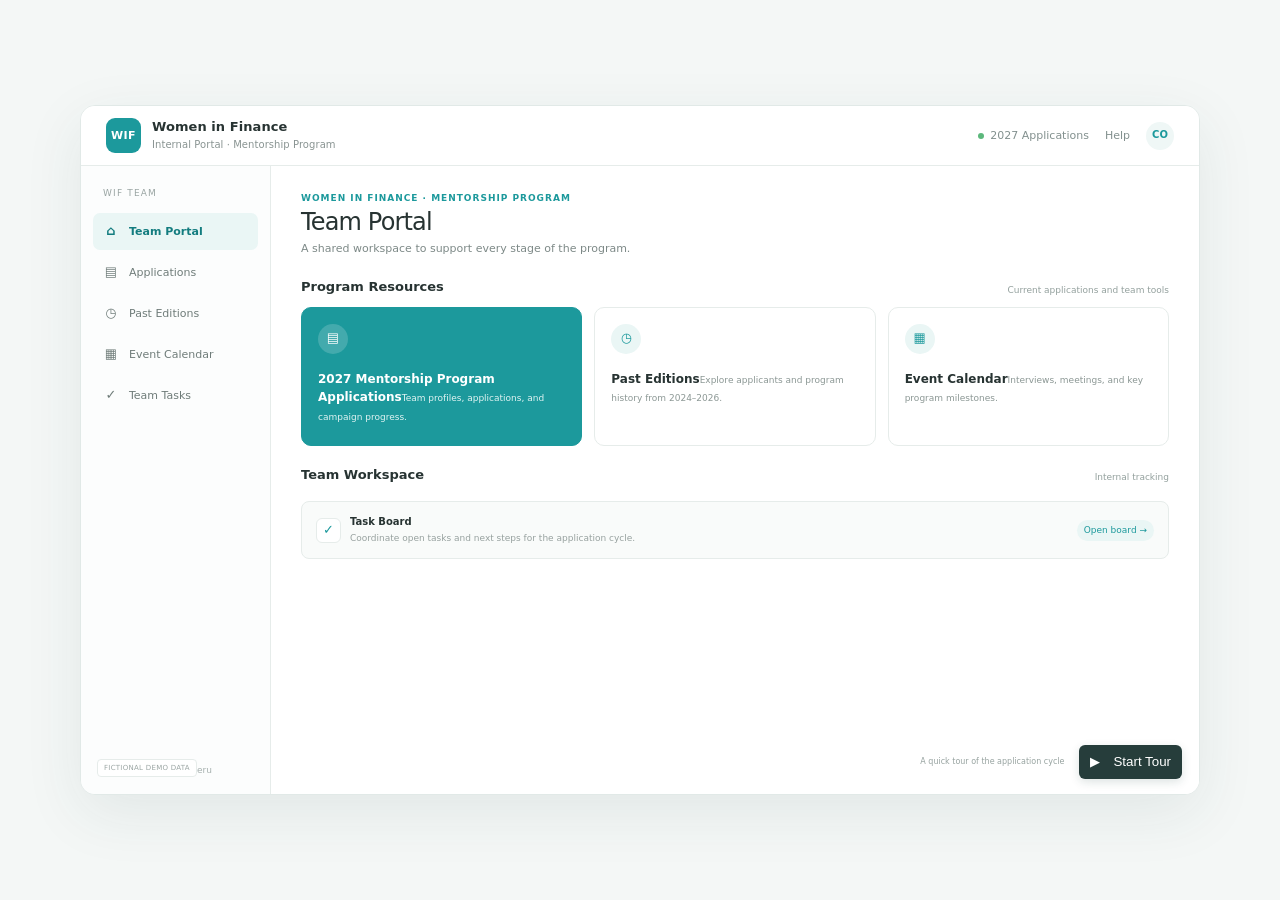
==== wif-mentorship-crm.html @ fc8e0163 "Add WIF mentorship CRM preview" ====
<!doctype html>
<html lang="es">
<head>
  <meta charset="utf-8"><meta name="viewport" content="width=device-width, initial-scale=1"><meta name="theme-color" content="#f8fbfa">
  <title>WIF Mentorship — Interactive Preview</title>
  <style>
    :root{--teal:#1c999c;--teal-dark:#137c7f;--teal-soft:#eaf6f5;--teal-pale:#f4faf9;--ink:#273332;--muted:#7d8987;--line:#e6ecea;--white:#fff;--shadow:0 18px 60px #23454116}
    *{box-sizing:border-box}body{margin:0;min-height:100vh;display:grid;place-items:center;padding:22px;background:#f4f7f6;color:var(--ink);font:13px/1.45 "Avenir Next",Avenir,Inter,ui-sans-serif,system-ui,-apple-system,"Segoe UI",sans-serif}
    .stage{width:min(1120px,100%);position:relative}.frame{position:relative;overflow:hidden;width:100%;height:690px;background:var(--white);border:1px solid #e1e9e7;border-radius:15px;box-shadow:var(--shadow)}
    .top{height:60px;display:flex;align-items:center;justify-content:space-between;padding:0 25px;border-bottom:1px solid var(--line);background:#fff}.logo{display:flex;align-items:center;gap:11px;font-weight:650;letter-spacing:.005em}.logo-symbol{width:35px;height:35px;border-radius:9px;background:var(--teal);display:grid;place-items:center;color:white;font-size:11px;font-weight:750;letter-spacing:.04em}.logo small{font-size:10px;color:#899492;font-weight:450;display:block;margin-top:1px}.top-right{display:flex;align-items:center;gap:16px;color:#82908e;font-size:11px}.live{display:flex;align-items:center;gap:6px}.live i{width:6px;height:6px;border-radius:9px;background:#5cb87c}.user{width:28px;height:28px;display:grid;place-items:center;background:#eff7f6;border-radius:50%;color:var(--teal);font-size:10px;font-weight:700}
    .app{height:calc(100% - 60px);display:grid;grid-template-columns:190px 1fr}.rail{position:relative;padding:21px 12px;border-right:1px solid var(--line);background:#fcfdfd}.rail-title{padding:0 10px 13px;font-size:9px;text-transform:uppercase;letter-spacing:.13em;color:#9aa5a3}.nav{display:grid;gap:4px}.nav a{display:flex;align-items:center;gap:10px;height:37px;padding:0 10px;border-radius:7px;color:#6f7c79;text-decoration:none;font-size:11px}.nav a.active{background:var(--teal-soft);color:var(--teal-dark);font-weight:650}.ico{width:16px;text-align:center;font-size:13px}.rail-foot{position:absolute;bottom:17px;left:20px;font-size:9px;color:#a6b0ae}.workspace{position:relative;overflow:hidden;background:#fff}.screen{position:absolute;inset:0;padding:26px 30px 24px;overflow:hidden;background:#fff;opacity:0;transform:translateX(22px);pointer-events:none;transition:opacity .36s,transform .4s}.screen.active{opacity:1;transform:translateX(0);pointer-events:auto;z-index:1}
    .crumb{color:var(--teal);font-size:9px;font-weight:650;letter-spacing:.11em;text-transform:uppercase}.screen h1{margin:3px 0 4px;font-size:24px;line-height:1.2;letter-spacing:-.035em;font-weight:450}.sub{font-size:11px;color:var(--muted)}.heading{display:flex;align-items:flex-start;justify-content:space-between;margin-bottom:21px}.year{padding:6px 10px;border:1px solid var(--line);border-radius:6px;color:#6f7d7a;font-size:10px}
    .section-head{display:flex;align-items:flex-end;justify-content:space-between;margin:20px 0 10px}.section-head h2{font-size:13px;font-weight:550;margin:0}.section-head small{font-size:9px;color:#93a09d}.tiles{display:grid;grid-template-columns:repeat(3,1fr);gap:12px}.tile{min-height:139px;text-decoration:none;color:inherit;padding:16px;border:1px solid var(--line);border-radius:10px;background:white;transition:.2s}.tile.primary{background:var(--teal);border-color:var(--teal);color:#fff}.tile-icon{width:30px;height:30px;border-radius:50%;display:grid;place-items:center;background:var(--teal-soft);color:var(--teal);font-size:13px;margin-bottom:16px}.tile.primary .tile-icon{background:#ffffff2c;color:white}.tile-title{font-size:12px;font-weight:600;line-height:1.45}.tile-desc{margin-top:5px;font-size:9px;color:#8b9794;line-height:1.5}.tile.primary .tile-desc{color:#e1f4f3}.taskbar{display:flex;gap:9px;align-items:center;margin-top:17px;padding:13px 14px;background:#f9fbfa;border:1px solid var(--line);border-radius:8px}.taskbar .task-icon{width:25px;height:25px;background:white;border:1px solid var(--line);border-radius:6px;display:grid;place-items:center;color:var(--teal)}.tasktext{flex:1;font-size:10px}.tasktext b{font-weight:600}.tasktext span{display:block;color:#97a19f;font-size:9px;margin-top:2px}.taskcount{font-size:9px;color:var(--teal);background:var(--teal-soft);padding:4px 7px;border-radius:12px}
    .stats{display:grid;grid-template-columns:repeat(4,1fr);gap:12px;margin:19px 0 17px}.stat{padding:12px 14px;border:1px solid var(--line);border-radius:9px;min-height:76px}.stat-label{font-size:9px;color:#85918e}.stat-value{font-size:24px;font-weight:400;color:var(--teal);line-height:1.2;margin-top:7px}.analytics{display:grid;grid-template-columns:1.15fr .85fr;gap:15px}.chart{border:1px solid var(--line);border-radius:9px;padding:14px 15px;background:#fff}.chart-title{font-size:11px;font-weight:550}.chart-caption{font-size:9px;color:#909b99;margin-top:3px}.chartbars{height:116px;margin-top:14px;display:flex;align-items:flex-end;justify-content:space-around;border-bottom:1px solid var(--line);background:repeating-linear-gradient(to bottom,transparent 0 28px,#eff3f2 29px,#eff3f2 30px)}.bar-group{height:100%;width:15%;display:flex;align-items:flex-end;justify-content:center;gap:3px;position:relative}.bar-group i{width:10px;height:var(--h);background:var(--teal);border-radius:3px 3px 0 0;transform:scaleY(.08);transform-origin:bottom;transition:transform .6s}.bar-group i:nth-child(2){background:#a6d6d3}.bar-label{position:absolute;bottom:-17px;font-size:8px;color:#9ba5a3}.legend{display:flex;gap:13px;margin-top:23px;font-size:8px;color:#86928f}.legend i{display:inline-block;width:7px;height:7px;background:var(--teal);border-radius:2px;margin-right:4px}.donut-row{display:flex;align-items:center;gap:17px;padding:16px 2px 5px}.donut{width:91px;height:91px;border-radius:50%;background:conic-gradient(var(--teal) 0 42%,#7bc1be 42% 68%,#b5dfdc 68% 86%,#e6f2f1 86%);position:relative;transform:scale(.75);transition:transform .7s}.donut:after{content:"";position:absolute;inset:17px;background:white;border-radius:50%}.donut-center{position:absolute;z-index:1;inset:0;display:grid;place-items:center;font-size:9px;color:#657471}.legend-list{display:grid;gap:7px;font-size:9px;color:#76827f}.legend-list i{display:inline-block;width:7px;height:7px;border-radius:50%;margin-right:6px;background:var(--teal)}.legend-list span:nth-child(2) i{background:#7bc1be}.legend-list span:nth-child(3) i{background:#b5dfdc}
    .profile-head{display:flex;align-items:center;gap:12px;margin:14px 0 16px;padding:12px;background:#f8fbfa;border:1px solid var(--line);border-radius:9px}.person{width:39px;height:39px;border-radius:50%;background:#dff1ef;color:var(--teal);display:grid;place-items:center;font-size:12px;font-weight:600}.profile-name{font-size:14px;font-weight:550}.profile-meta{font-size:9px;color:#8d9996;margin-top:3px}.badge{margin-left:auto;border-radius:12px;padding:5px 8px;background:#eaf6f5;color:#16878a;font-size:9px}.split{display:grid;grid-template-columns:1.02fr .98fr;gap:13px;height:429px}.panel{border:1px solid var(--line);border-radius:9px;background:#fff;overflow:hidden}.paneltop{padding:10px 13px;border-bottom:1px solid var(--line);font-size:11px;font-weight:550;display:flex;justify-content:space-between}.panelbody{padding:11px 13px}.mini-label{font-size:8px;letter-spacing:.09em;color:var(--teal);text-transform:uppercase;font-weight:650;margin:7px 0}.fieldgrid{display:grid;grid-template-columns:1fr 1fr;gap:8px;margin-bottom:8px}.field{padding:7px 8px;border-radius:5px;background:#f8faf9}.field label{font-size:8px;color:#899491;display:block}.field b{font-size:9px;font-weight:500;display:block;margin-top:2px}.essay{padding:8px;margin:7px 0;background:#fbfcfc;border:1px solid #f0f3f2;border-radius:5px}.essay label{display:block;font-size:8px;color:#86928f;margin-bottom:3px}.essay p{font-size:9px;margin:0;line-height:1.45}.ai-summary{margin-top:8px;border:1px solid #dbecea;background:#f7fbfa;border-radius:7px;padding:9px}.ai-top{display:flex;align-items:center;gap:6px;color:var(--teal-dark);font-size:9px;font-weight:650}.ai-chip{margin-left:auto;font-size:7px;color:#879592;font-weight:450}.ai-summary p{font-size:8px;line-height:1.5;color:#5f6f6c;margin:7px 0 0}.evaluation{height:100%;display:flex;flex-direction:column}.phase{padding:9px 12px;border-bottom:1px solid var(--line);font-size:9px;font-weight:550;display:flex;justify-content:space-between}.phase em{font-style:normal;color:var(--teal);font-size:8px}.eval-body{padding:10px 12px;overflow:hidden}.inputline{padding:7px 8px;border:1px solid var(--line);border-radius:5px;font-size:8px;color:#687572;margin:6px 0}.inputline strong{color:#87928f;font-weight:450;display:block;font-size:7px;margin-bottom:3px}.toggle-row{display:flex;align-items:center;justify-content:space-between;font-size:8px;padding:4px 1px}.toggle{height:13px;width:24px;border-radius:10px;background:var(--teal);position:relative}.toggle:after{content:"";width:9px;height:9px;position:absolute;right:2px;top:2px;background:#fff;border-radius:50%}.score-title{font-size:8px;color:#71807d;margin:9px 0 3px}.score{display:grid;grid-template-columns:1fr auto;align-items:center;padding:4px 0;border-bottom:1px solid #f0f3f2;font-size:8px;color:#667370}.stars{color:var(--teal);letter-spacing:1px;font-size:9px}.save{margin:auto 11px 11px;border-radius:6px;background:var(--teal);color:white;text-align:center;padding:8px;font-size:9px;font-weight:600}.save span{opacity:.8;font-size:8px;font-weight:400;margin-left:5px}
    .result-head{display:flex;justify-content:space-between;align-items:center;margin:12px 0 14px}.tabs{display:flex;gap:14px;border-bottom:1px solid var(--line);font-size:10px}.tabs span{padding:7px 2px;color:#82908d}.tabs .on{color:var(--teal-dark);border-bottom:2px solid var(--teal);font-weight:600}.table{border:1px solid var(--line);border-radius:8px;overflow:hidden}.tr{display:grid;grid-template-columns:1.05fr .8fr 1.05fr .8fr .8fr;align-items:center;gap:8px;padding:10px 12px;border-bottom:1px solid #edf1f0;font-size:8px;color:#5f6e6b}.tr:last-child{border:0}.tr.header{background:#f8fbfa;color:#889491;font-size:7px;text-transform:uppercase;letter-spacing:.04em}.status{display:inline-block;padding:4px 6px;border-radius:10px;background:#eaf6f5;color:#14898b;white-space:nowrap}.mentor{display:flex;align-items:center;gap:5px}.mentor i{width:16px;height:16px;background:#e5f2f1;border-radius:50%;display:grid;place-items:center;color:var(--teal);font-size:7px;font-style:normal}.done{display:flex;align-items:center;gap:7px;margin-top:12px;padding:11px;background:#f6faf8;border:1px solid #e6f1eb;border-radius:7px;font-size:9px;color:#6c7976}.done b{color:var(--teal-dark);font-weight:600}
    .cursor{position:absolute;z-index:8;left:52%;top:40%;width:19px;height:25px;opacity:0;pointer-events:none;filter:drop-shadow(0 2px 2px #0003);transition:left .7s cubic-bezier(.2,.8,.2,1),top .7s cubic-bezier(.2,.8,.2,1),opacity .2s}.cursor svg{width:100%;height:100%}.ripple{position:absolute;z-index:7;width:29px;height:29px;left:50%;top:40%;border:1px solid var(--teal);border-radius:50%;opacity:0;pointer-events:none;transform:translate(-50%,-50%)}.ripple.pop{animation:ripple .65s ease-out}@keyframes ripple{0%{transform:translate(-50%,-50%) scale(.55);opacity:.75}100%{transform:translate(-50%,-50%) scale(1.65);opacity:0}}
    .callout{position:absolute;z-index:9;bottom:23px;left:50%;transform:translate(-50%,8px);opacity:0;pointer-events:none;background:#263534;color:white;border-radius:6px;padding:8px 12px;max-width:82%;font-size:9px;text-align:center;box-shadow:0 5px 18px #163b3626;transition:opacity .2s,transform .2s}.callout.show{opacity:1;transform:translate(-50%,0)}.controls{position:absolute;z-index:10;right:17px;bottom:15px;display:flex;align-items:center;gap:8px}.hint{color:#97a3a0;background:#ffffffdb;padding:5px 7px;border-radius:5px;font-size:8px}.play{border:0;background:#263d3b;color:white;border-radius:6px;padding:8px 11px;font:600 9px inherit;cursor:pointer;box-shadow:0 3px 10px #173d3725}.play:hover{background:var(--teal-dark)}.demo{position:absolute;left:16px;bottom:17px;z-index:5;background:#fff;border:1px solid var(--line);color:#9aa5a3;border-radius:4px;padding:3px 6px;font-size:7px;letter-spacing:.04em;text-transform:uppercase}
    .spot{position:relative!important;z-index:3!important;box-shadow:0 0 0 3px #1c999c35,0 0 0 6px #1c999c12!important;transition:box-shadow .25s}.tile.spot{transform:translateY(-2px)}
    @media(max-width:780px){body{padding:8px}.frame{height:690px;border-radius:11px}.app{grid-template-columns:51px 1fr}.rail{padding:19px 6px}.rail-title,.nav-label,.rail-foot{display:none}.nav a{justify-content:center;padding:0}.ico{font-size:15px}.top{padding:0 12px}.top-right{gap:8px}.top-right .live{display:none}.screen{padding:20px 13px 52px}.screen h1{font-size:20px}.sub{font-size:9px}.tiles{gap:7px}.tile{padding:10px;min-height:130px}.tile-title{font-size:10px}.tile-desc{font-size:8px}.tile-icon{margin-bottom:11px}.stats{gap:6px}.stat{padding:9px;min-height:68px}.stat-value{font-size:20px}.stat-label{font-size:8px}.analytics{grid-template-columns:1fr;gap:8px}.chart{padding:10px}.chartbars{height:72px;margin-top:8px}.donut-row{padding:9px 0 2px}.donut{width:68px;height:68px}.donut:after{inset:13px}.legend-list{gap:4px;font-size:8px}.split{grid-template-columns:1fr 1fr;gap:6px;height:420px}.paneltop{padding:8px;font-size:9px}.panelbody{padding:7px}.field{padding:5px}.fieldgrid{gap:4px}.field label,.essay label{font-size:7px}.field b,.essay p{font-size:7px}.essay{padding:6px;margin:5px 0}.ai-summary{padding:7px}.ai-summary p{font-size:7px}.eval-body{padding:7px}.phase{padding:7px;font-size:8px}.inputline{font-size:7px;padding:6px}.score{font-size:7px}.stars{font-size:7px}.save{margin: auto 7px 7px;padding:7px 3px;font-size:7px}.tr{padding:8px 5px;gap:3px;font-size:7px}.tr.header{font-size:6px}.status{padding:3px 4px}.hint{display:none}.controls{right:9px;bottom:9px}.callout{bottom:43px}.demo{bottom:12px;left:9px}}
    @media(max-width:430px){.frame{height:700px}.top{height:53px}.app{height:calc(100% - 53px)}.logo{font-size:11px}.logo-symbol{width:29px;height:29px}.tiles{grid-template-columns:1fr}.tile{min-height:auto;display:grid;grid-template-columns:28px 1fr;column-gap:9px;padding:9px}.tile-icon{grid-row:span 2;width:27px;height:27px;margin:0}.tile-title{align-self:end}.tile-desc{margin-top:1px}.taskbar{margin-top:10px}.split{grid-template-columns:1fr;overflow:auto;height:410px}.split>.panel:first-child{display:block}.panel{min-height:395px}.result-head{align-items:flex-start;gap:8px;flex-direction:column}.year{font-size:8px;padding:5px}.chartbars{height:60px}}
  </style>
</head>
<body>
  <div class="stage">
    <div class="frame" id="frame" aria-label="Interactive demo of the Women in Finance mentorship CRM">
      <header class="top"><div class="logo"><span class="logo-symbol">WIF</span><span>Women in Finance <small>Internal Portal · Mentorship Program</small></span></div><div class="top-right"><span class="live"><i></i>2027 Applications</span><span>Help</span><span class="user">CO</span></div></header>
      <div class="app">
        <aside class="rail"><div class="rail-title">WIF Team</div><nav class="nav"><a class="active" href="#portal"><span class="ico">⌂</span><span class="nav-label">Team Portal</span></a><a href="#convocatoria"><span class="ico">▤</span><span class="nav-label">Applications</span></a><a href="#anteriores"><span class="ico">◷</span><span class="nav-label">Past Editions</span></a><a href="#cronograma"><span class="ico">▦</span><span class="nav-label">Event Calendar</span></a><a href="#tareas"><span class="ico">✓</span><span class="nav-label">Team Tasks</span></a></nav><div class="rail-foot">Women in Finance · Peru</div></aside>
        <main class="workspace">
          <section class="screen active" id="s-portal">
            <div class="heading"><div><div class="crumb">Women in Finance · Mentorship Program</div><h1>Team Portal</h1><div class="sub">A shared workspace to support every stage of the program.</div></div></div>
            <div class="section-head"><h2>Program Resources</h2><small>Current applications and team tools</small></div>
            <div class="tiles"><a class="tile primary" id="tile-signup"><span class="tile-icon">▤</span><span class="tile-title">2027 Mentorship Program Applications</span><span class="tile-desc">Team profiles, applications, and campaign progress.</span></a><a class="tile"><span class="tile-icon">◷</span><span class="tile-title">Past Editions</span><span class="tile-desc">Explore applicants and program history from 2024–2026.</span></a><a class="tile"><span class="tile-icon">▦</span><span class="tile-title">Event Calendar</span><span class="tile-desc">Interviews, meetings, and key program milestones.</span></a></div>
            <div class="section-head"><h2>Team Workspace</h2><small>Internal tracking</small></div>
            <div class="taskbar"><span class="task-icon">✓</span><div class="tasktext"><b>Task Board</b><span>Coordinate open tasks and next steps for the application cycle.</span></div><span class="taskcount">Open board →</span></div>
          </section>
          <section class="screen" id="s-dashboard">
            <div class="heading"><div><div class="crumb">Applications · Mentees</div><h1>Applications to Date</h1><div class="sub">Team overview for the 2027 mentorship program.</div></div><div class="year">2027 Program　⌄</div></div>
            <div class="stats"><div class="stat"><div class="stat-label">Applicants</div><div class="stat-value">128</div></div><div class="stat"><div class="stat-label">Preselected</div><div class="stat-value">42</div></div><div class="stat"><div class="stat-label">Selected</div><div class="stat-value">24</div></div><div class="stat"><div class="stat-label">Mentor Matches</div><div class="stat-value">18</div></div></div>
            <div class="analytics"><article class="chart" id="chart-coord"><div class="chart-title">Progress by Coordinator</div><div class="chart-caption">Assigned applicants by current stage</div><div class="chartbars"><div class="bar-group"><i style="--h:85%"></i><i style="--h:48%"></i><span class="bar-label">Ana</span></div><div class="bar-group"><i style="--h:66%"></i><i style="--h:42%"></i><span class="bar-label">Sofia</span></div><div class="bar-group"><i style="--h:57%"></i><i style="--h:34%"></i><span class="bar-label">Maria</span></div><div class="bar-group"><i style="--h:78%"></i><i style="--h:51%"></i><span class="bar-label">Lucia</span></div></div><div class="legend"><span><i></i>Phase 1</span><span><i style="background:#a6d6d3"></i>Phase 2</span></div></article><article class="chart" id="chart-region"><div class="chart-title">Applicants by University Region</div><div class="chart-caption">Distribution by university location</div><div class="donut-row"><div class="donut" id="donut"><div class="donut-center">128<br>applicants</div></div><div class="legend-list"><span><i></i>Lima　54</span><span><i></i>Provinces　39</span><span><i></i>Unspecified　35</span></div></div></article></div>
            <div class="section-head"><h2>Application Follow-Up</h2><small>Status and reviews</small></div>
            <div class="taskbar" id="row-app"><span class="task-icon">◎</span><div class="tasktext"><b>Review Assigned Applicants</b><span>CV screening · Interviews · Director review</span></div><span class="taskcount">Open applicant list →</span></div>
          </section>
          <section class="screen" id="s-profile">
            <div><div class="crumb">Applicants / Profile</div><a class="sub">← Back to dashboard</a></div>
            <div class="profile-head" id="candidate"><div class="person">AD</div><div><div class="profile-name">Demo Applicant 024</div><div class="profile-meta">University of Lima · Finance · 5 years of experience</div></div><span class="badge">Phase 2 · Interview</span></div>
            <div class="split"><article class="panel"><div class="paneltop">Applicant Profile <span style="color:#91a09c;font-size:8px">Sample data</span></div><div class="panelbody"><div class="mini-label">General Information</div><div class="fieldgrid"><div class="field"><label>University</label><b>University of Lima</b></div><div class="field"><label>Degree</label><b>Economics</b></div><div class="field"><label>Finance Sector</label><b>Banking & Finance</b></div><div class="field"><label>Experience</label><b>5 years</b></div></div><div class="mini-label">Profile & Essays</div><div class="essay"><label>Career Goals</label><p>Develop my leadership and move into strategic roles in the financial sector.</p></div><div class="essay"><label>What do you want to work on during the mentorship?</label><p>Career planning, networking, and preparing for new challenges.</p></div><div class="ai-summary" id="ai"><div class="ai-top">✳ AI Executive Profile Summary <span class="ai-chip">CV and application synthesis</span></div><p>Experienced in banking with a clear goal for professional growth. She wants to strengthen her leadership and expand her network. Mentorship could focus on career planning and preparation for her next role.</p></div></div></article>
              <article class="panel evaluation" id="eval"><div class="paneltop">Evaluation <span style="font-size:8px;color:#879592">Coordinator</span></div><div class="eval-body"><div class="phase">Phase 1 Evaluation (CV Screening) <em>⌄</em></div><div class="inputline"><strong>Comments</strong>Experience aligns with the program.</div><div class="toggle-row">Standout candidate? <span class="toggle"></span></div><div class="inputline"><strong>Advance to Phase 2?</strong>Preselected　⌄</div><div class="phase" style="margin-top:7px;border-top:1px solid var(--line)">Phase 2 Evaluation (Interview) <em>⌄</em></div><div class="score-title">Interview Scorecard · 7 Criteria</div><div class="score"><span>Genuine motivation</span><span class="stars">★★★★★</span></div><div class="score"><span>Availability and commitment</span><span class="stars">★★★★☆</span></div><div class="score"><span>Need for mentorship</span><span class="stars">★★★★★</span></div><div class="score"><span>Professional maturity</span><span class="stars">★★★★☆</span></div><div class="score"><span>Openness to feedback</span><span class="stars">★★★★★</span></div><div class="score"><span>Overall consistency</span><span class="stars">★★★★☆</span></div><div class="score"><span>Fit with the WIF community</span><span class="stars">★★★★★</span></div><div class="inputline"><strong>Total Scorecard</strong>32 / 35</div></div><div class="save" id="save">✓　Save and Update <span>Changes linked to national ID</span></div></article></div>
          </section>
          <section class="screen" id="s-directora">
            <div class="heading"><div><div class="crumb">Women in Finance · Director View</div><h1>Welcome, Director</h1><div class="sub">Organization-wide view of applicants and program outcomes.</div></div><div class="year">Executive View</div></div>
            <div class="tabs"><span class="on" id="tab-control">Dashboard</span><span id="tab-results">Results</span></div>
            <div class="result-head"><div><div class="section-head" style="margin:0"><h2>Results & Final Matching</h2></div><small class="sub">Review applicants, assign coordinators, and match mentors.</small></div><span class="taskcount">24 selected</span></div>
            <div class="table" id="results-table"><div class="tr header"><span>Mentee</span><span>Coordinator</span><span>University</span><span>Phase 1 Result</span><span>Assigned Mentor</span></div><div class="tr"><span>Demo Applicant 024</span><span>Lucia</span><span>University of Lima</span><span><b class="status">Selected</b></span><span class="mentor"><i>MR</i> Demo Mentor</span></div><div class="tr"><span>Demo Applicant 031</span><span>Ana</span><span>PUCP</span><span><b class="status">Selected</b></span><span class="mentor"><i>CV</i> Demo Mentor</span></div><div class="tr"><span>Demo Applicant 038</span><span>Sofia</span><span>University of the Pacific</span><span><b class="status">Selected</b></span><span class="mentor"><i>AG</i> Demo Mentor</span></div><div class="tr"><span>Demo Applicant 042</span><span>Maria</span><span>UNMSM</span><span><b class="status">In Review</b></span><span style="color:#98a3a0">Pending</span></div></div>
            <div class="done" id="matching"><span style="color:var(--teal);font-size:15px">✳</span><span><b>From application to mentorship:</b> coordinated reviews, selection decisions, and mentor assignments in one portal.</span></div>
          </section>
        </main>
      </div>
      <div class="demo">Fictional demo data</div>
      <div class="cursor" id="cursor" aria-hidden="true"><svg viewBox="0 0 20 25" fill="none"><path d="M2 1.5v17l4.6-4.3 3.2 7.1 3-1.4-3.4-7 6.3-.5L2 1.5Z" fill="#263534" stroke="white" stroke-width="1.5" stroke-linejoin="round"/></svg></div><div class="ripple" id="ripple"></div><div class="callout" id="callout" role="status" aria-live="polite"></div>
      <div class="controls"><span class="hint">A quick tour of the application cycle</span><button class="play" id="play">▶　Start Tour</button></div>
    </div>
  </div>
  <script>
    (()=>{
      const frame=document.getElementById('frame'),cursor=document.getElementById('cursor'),ripple=document.getElementById('ripple'),callout=document.getElementById('callout'),button=document.getElementById('play');
      const screens=['s-portal','s-dashboard','s-profile','s-directora'];let running=false,timer;
      const pause=ms=>new Promise(resolve=>timer=setTimeout(resolve,ms));
      function show(n){document.querySelectorAll('.screen').forEach(s=>s.classList.remove('active'));document.getElementById(screens[n]).classList.add('active');document.querySelectorAll('.nav a').forEach((a,i)=>a.classList.toggle('active',i===Math.min(n,1)));}
      function moveTo(el){const a=el.getBoundingClientRect(),b=frame.getBoundingClientRect(),x=a.left-b.left+a.width*.5,y=a.top-b.top+a.height*.48;cursor.style.left=x+'px';cursor.style.top=y+'px';ripple.style.left=x+'px';ripple.style.top=y+'px';ripple.classList.remove('pop');void ripple.offsetWidth;ripple.classList.add('pop')}
      async function step({screen,target,text,delay=2500}){if(!running)return;show(screen);await pause(500);if(!running)return;const el=document.querySelector(target);if(el){el.classList.add('spot');moveTo(el)}callout.textContent=text;callout.classList.add('show');if(screen===1){document.querySelectorAll('.bar-group i').forEach((e,i)=>setTimeout(()=>e.style.transform='scaleY(1)',i*80));document.getElementById('donut').style.transform='scale(1)'}await pause(delay);if(el)el.classList.remove('spot');callout.classList.remove('show')}
      async function tour(){if(running)return;running=true;button.textContent='■　Stop Tour';cursor.style.opacity=1;
        await step({screen:0,target:'#tile-signup',text:'The portal brings together the current application cycle, past editions, the event calendar, and team tasks.'});
        await step({screen:1,target:'#chart-coord',text:'The dashboard summarizes applicants, preselection, final selection, and mentor matches, with progress by coordinator and university region.'});
        await step({screen:2,target:'#ai',text:'Open an applicant profile to review her background, read an AI-generated executive summary, and see the evaluation workspace.'});
        await step({screen:2,target:'#eval',text:'The evaluation combines CV screening, an interview, and a seven-criteria scorecard, with updates tied to the applicant’s national ID.'});
        await step({screen:3,target:'#results-table',text:'The director reviews outcomes, assigns coordinators, and completes the process by matching mentees with mentors.'});
        if(running){callout.textContent='One portal supports the full mentorship program cycle.';callout.classList.add('show');await pause(1900)}finish();
      }
      function finish(){running=false;clearTimeout(timer);cursor.style.opacity=0;callout.classList.remove('show');document.querySelectorAll('.spot').forEach(e=>e.classList.remove('spot'));button.textContent='↻　Replay Tour'}
      button.addEventListener('click',()=>{if(running){running=false;finish()}else{document.querySelectorAll('.bar-group i').forEach(e=>e.style.transform='scaleY(.08)');document.getElementById('donut').style.transform='scale(.75)';tour()}});
      frame.addEventListener('pointermove',e=>{if(running)return;const r=frame.getBoundingClientRect();cursor.style.left=(e.clientX-r.left)+'px';cursor.style.top=(e.clientY-r.top)+'px';cursor.style.opacity=.75});frame.addEventListener('pointerleave',()=>{if(!running)cursor.style.opacity=0});
    })();
  </script>
</body>
</html>
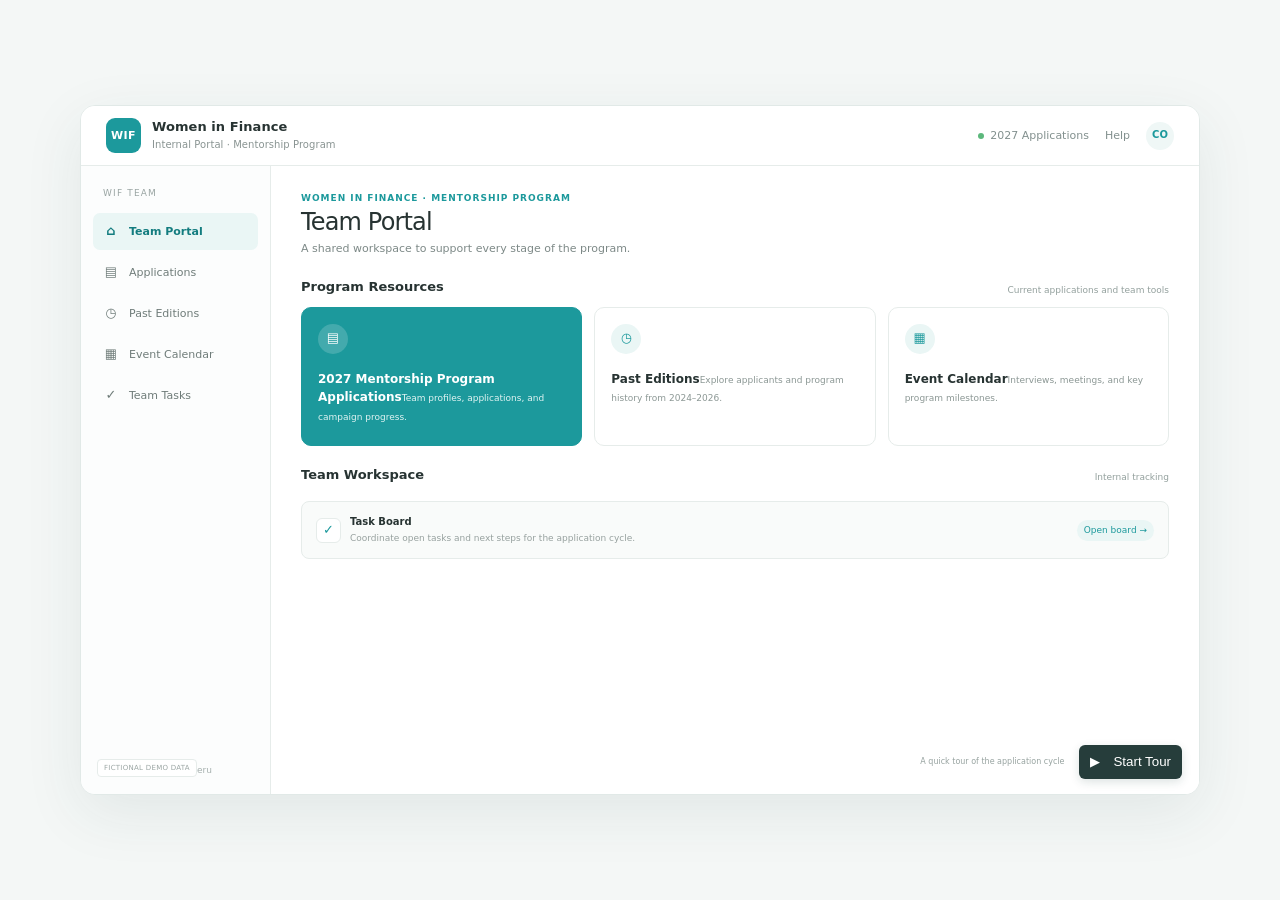
==== commit eb5e9982: "Set preview language to English" ====
--- a/wif-mentorship-crm.html
+++ b/wif-mentorship-crm.html
@@ -1,5 +1,5 @@
 <!doctype html>
-<html lang="es">
+<html lang="en">
 <head>
   <meta charset="utf-8"><meta name="viewport" content="width=device-width, initial-scale=1"><meta name="theme-color" content="#f8fbfa">
   <title>WIF Mentorship — Interactive Preview</title>
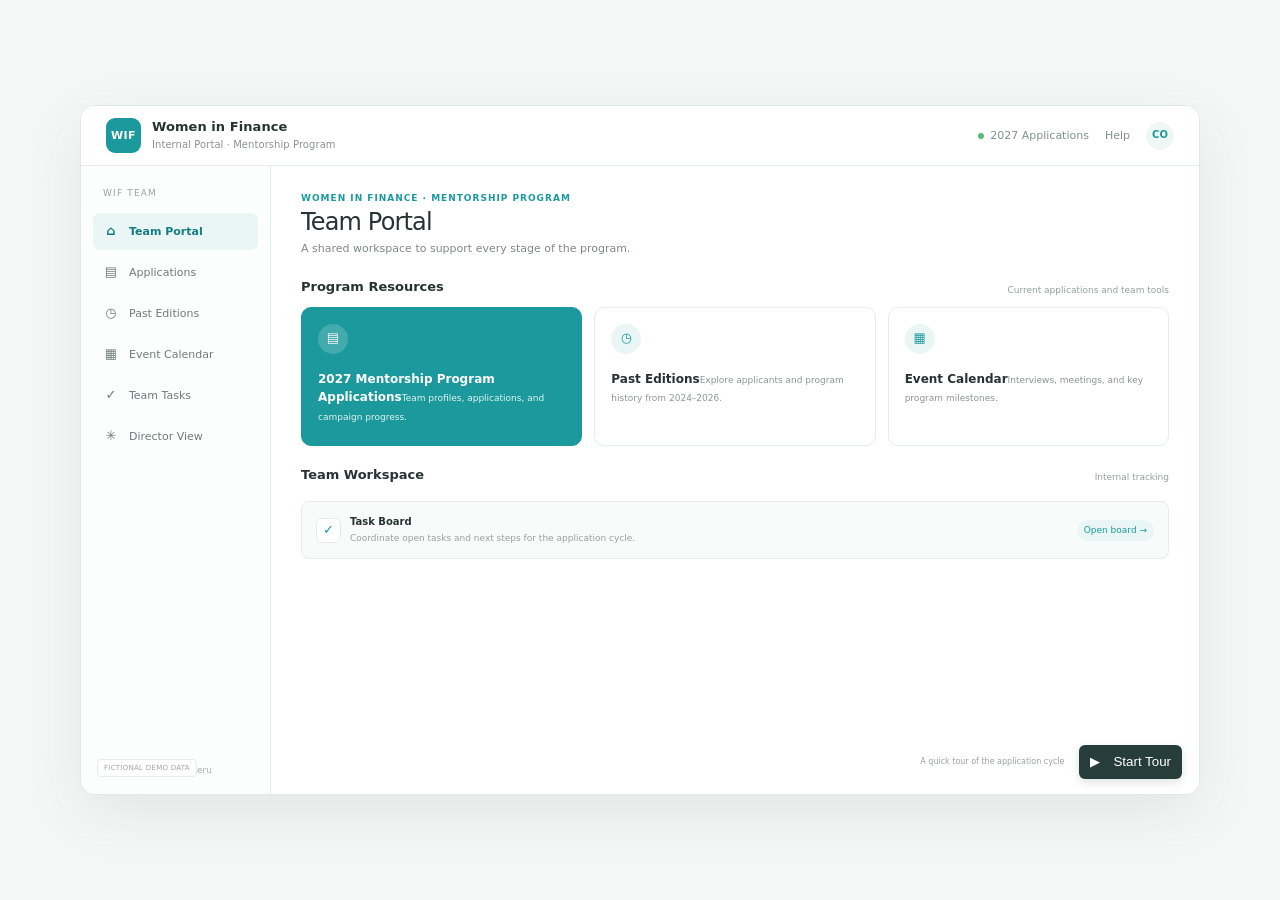
==== commit e6934e54: "Expand WIF mentorship preview with interactive sections" ====
--- a/wif-mentorship-crm.html
+++ b/wif-mentorship-crm.html
@@ -8,7 +8,7 @@
     *{box-sizing:border-box}body{margin:0;min-height:100vh;display:grid;place-items:center;padding:22px;background:#f4f7f6;color:var(--ink);font:13px/1.45 "Avenir Next",Avenir,Inter,ui-sans-serif,system-ui,-apple-system,"Segoe UI",sans-serif}
     .stage{width:min(1120px,100%);position:relative}.frame{position:relative;overflow:hidden;width:100%;height:690px;background:var(--white);border:1px solid #e1e9e7;border-radius:15px;box-shadow:var(--shadow)}
     .top{height:60px;display:flex;align-items:center;justify-content:space-between;padding:0 25px;border-bottom:1px solid var(--line);background:#fff}.logo{display:flex;align-items:center;gap:11px;font-weight:650;letter-spacing:.005em}.logo-symbol{width:35px;height:35px;border-radius:9px;background:var(--teal);display:grid;place-items:center;color:white;font-size:11px;font-weight:750;letter-spacing:.04em}.logo small{font-size:10px;color:#899492;font-weight:450;display:block;margin-top:1px}.top-right{display:flex;align-items:center;gap:16px;color:#82908e;font-size:11px}.live{display:flex;align-items:center;gap:6px}.live i{width:6px;height:6px;border-radius:9px;background:#5cb87c}.user{width:28px;height:28px;display:grid;place-items:center;background:#eff7f6;border-radius:50%;color:var(--teal);font-size:10px;font-weight:700}
-    .app{height:calc(100% - 60px);display:grid;grid-template-columns:190px 1fr}.rail{position:relative;padding:21px 12px;border-right:1px solid var(--line);background:#fcfdfd}.rail-title{padding:0 10px 13px;font-size:9px;text-transform:uppercase;letter-spacing:.13em;color:#9aa5a3}.nav{display:grid;gap:4px}.nav a{display:flex;align-items:center;gap:10px;height:37px;padding:0 10px;border-radius:7px;color:#6f7c79;text-decoration:none;font-size:11px}.nav a.active{background:var(--teal-soft);color:var(--teal-dark);font-weight:650}.ico{width:16px;text-align:center;font-size:13px}.rail-foot{position:absolute;bottom:17px;left:20px;font-size:9px;color:#a6b0ae}.workspace{position:relative;overflow:hidden;background:#fff}.screen{position:absolute;inset:0;padding:26px 30px 24px;overflow:hidden;background:#fff;opacity:0;transform:translateX(22px);pointer-events:none;transition:opacity .36s,transform .4s}.screen.active{opacity:1;transform:translateX(0);pointer-events:auto;z-index:1}
+    .app{height:calc(100% - 60px);display:grid;grid-template-columns:190px 1fr}.rail{position:relative;padding:21px 12px;border-right:1px solid var(--line);background:#fcfdfd}.rail-title{padding:0 10px 13px;font-size:9px;text-transform:uppercase;letter-spacing:.13em;color:#9aa5a3}.nav{display:grid;gap:4px}.nav a{display:flex;align-items:center;gap:10px;height:37px;padding:0 10px;border-radius:7px;color:#6f7c79;text-decoration:none;font-size:11px}.nav a.active{background:var(--teal-soft);color:var(--teal-dark);font-weight:650}.ico{width:16px;text-align:center;font-size:13px}.rail-foot{position:absolute;bottom:17px;left:20px;font-size:9px;color:#a6b0ae}.workspace{position:relative;overflow:hidden;background:#fff}.screen{position:absolute;inset:0;padding:26px 30px 24px;overflow:auto;scrollbar-width:none;background:#fff;opacity:0;transform:translateX(22px);pointer-events:none;transition:opacity .36s,transform .4s}.screen::-webkit-scrollbar{display:none}.screen.active{opacity:1;transform:translateX(0);pointer-events:auto;z-index:1}
     .crumb{color:var(--teal);font-size:9px;font-weight:650;letter-spacing:.11em;text-transform:uppercase}.screen h1{margin:3px 0 4px;font-size:24px;line-height:1.2;letter-spacing:-.035em;font-weight:450}.sub{font-size:11px;color:var(--muted)}.heading{display:flex;align-items:flex-start;justify-content:space-between;margin-bottom:21px}.year{padding:6px 10px;border:1px solid var(--line);border-radius:6px;color:#6f7d7a;font-size:10px}
     .section-head{display:flex;align-items:flex-end;justify-content:space-between;margin:20px 0 10px}.section-head h2{font-size:13px;font-weight:550;margin:0}.section-head small{font-size:9px;color:#93a09d}.tiles{display:grid;grid-template-columns:repeat(3,1fr);gap:12px}.tile{min-height:139px;text-decoration:none;color:inherit;padding:16px;border:1px solid var(--line);border-radius:10px;background:white;transition:.2s}.tile.primary{background:var(--teal);border-color:var(--teal);color:#fff}.tile-icon{width:30px;height:30px;border-radius:50%;display:grid;place-items:center;background:var(--teal-soft);color:var(--teal);font-size:13px;margin-bottom:16px}.tile.primary .tile-icon{background:#ffffff2c;color:white}.tile-title{font-size:12px;font-weight:600;line-height:1.45}.tile-desc{margin-top:5px;font-size:9px;color:#8b9794;line-height:1.5}.tile.primary .tile-desc{color:#e1f4f3}.taskbar{display:flex;gap:9px;align-items:center;margin-top:17px;padding:13px 14px;background:#f9fbfa;border:1px solid var(--line);border-radius:8px}.taskbar .task-icon{width:25px;height:25px;background:white;border:1px solid var(--line);border-radius:6px;display:grid;place-items:center;color:var(--teal)}.tasktext{flex:1;font-size:10px}.tasktext b{font-weight:600}.tasktext span{display:block;color:#97a19f;font-size:9px;margin-top:2px}.taskcount{font-size:9px;color:var(--teal);background:var(--teal-soft);padding:4px 7px;border-radius:12px}
     .stats{display:grid;grid-template-columns:repeat(4,1fr);gap:12px;margin:19px 0 17px}.stat{padding:12px 14px;border:1px solid var(--line);border-radius:9px;min-height:76px}.stat-label{font-size:9px;color:#85918e}.stat-value{font-size:24px;font-weight:400;color:var(--teal);line-height:1.2;margin-top:7px}.analytics{display:grid;grid-template-columns:1.15fr .85fr;gap:15px}.chart{border:1px solid var(--line);border-radius:9px;padding:14px 15px;background:#fff}.chart-title{font-size:11px;font-weight:550}.chart-caption{font-size:9px;color:#909b99;margin-top:3px}.chartbars{height:116px;margin-top:14px;display:flex;align-items:flex-end;justify-content:space-around;border-bottom:1px solid var(--line);background:repeating-linear-gradient(to bottom,transparent 0 28px,#eff3f2 29px,#eff3f2 30px)}.bar-group{height:100%;width:15%;display:flex;align-items:flex-end;justify-content:center;gap:3px;position:relative}.bar-group i{width:10px;height:var(--h);background:var(--teal);border-radius:3px 3px 0 0;transform:scaleY(.08);transform-origin:bottom;transition:transform .6s}.bar-group i:nth-child(2){background:#a6d6d3}.bar-label{position:absolute;bottom:-17px;font-size:8px;color:#9ba5a3}.legend{display:flex;gap:13px;margin-top:23px;font-size:8px;color:#86928f}.legend i{display:inline-block;width:7px;height:7px;background:var(--teal);border-radius:2px;margin-right:4px}.donut-row{display:flex;align-items:center;gap:17px;padding:16px 2px 5px}.donut{width:91px;height:91px;border-radius:50%;background:conic-gradient(var(--teal) 0 42%,#7bc1be 42% 68%,#b5dfdc 68% 86%,#e6f2f1 86%);position:relative;transform:scale(.75);transition:transform .7s}.donut:after{content:"";position:absolute;inset:17px;background:white;border-radius:50%}.donut-center{position:absolute;z-index:1;inset:0;display:grid;place-items:center;font-size:9px;color:#657471}.legend-list{display:grid;gap:7px;font-size:9px;color:#76827f}.legend-list i{display:inline-block;width:7px;height:7px;border-radius:50%;margin-right:6px;background:var(--teal)}.legend-list span:nth-child(2) i{background:#7bc1be}.legend-list span:nth-child(3) i{background:#b5dfdc}
@@ -16,9 +16,10 @@
     .result-head{display:flex;justify-content:space-between;align-items:center;margin:12px 0 14px}.tabs{display:flex;gap:14px;border-bottom:1px solid var(--line);font-size:10px}.tabs span{padding:7px 2px;color:#82908d}.tabs .on{color:var(--teal-dark);border-bottom:2px solid var(--teal);font-weight:600}.table{border:1px solid var(--line);border-radius:8px;overflow:hidden}.tr{display:grid;grid-template-columns:1.05fr .8fr 1.05fr .8fr .8fr;align-items:center;gap:8px;padding:10px 12px;border-bottom:1px solid #edf1f0;font-size:8px;color:#5f6e6b}.tr:last-child{border:0}.tr.header{background:#f8fbfa;color:#889491;font-size:7px;text-transform:uppercase;letter-spacing:.04em}.status{display:inline-block;padding:4px 6px;border-radius:10px;background:#eaf6f5;color:#14898b;white-space:nowrap}.mentor{display:flex;align-items:center;gap:5px}.mentor i{width:16px;height:16px;background:#e5f2f1;border-radius:50%;display:grid;place-items:center;color:var(--teal);font-size:7px;font-style:normal}.done{display:flex;align-items:center;gap:7px;margin-top:12px;padding:11px;background:#f6faf8;border:1px solid #e6f1eb;border-radius:7px;font-size:9px;color:#6c7976}.done b{color:var(--teal-dark);font-weight:600}
     .cursor{position:absolute;z-index:8;left:52%;top:40%;width:19px;height:25px;opacity:0;pointer-events:none;filter:drop-shadow(0 2px 2px #0003);transition:left .7s cubic-bezier(.2,.8,.2,1),top .7s cubic-bezier(.2,.8,.2,1),opacity .2s}.cursor svg{width:100%;height:100%}.ripple{position:absolute;z-index:7;width:29px;height:29px;left:50%;top:40%;border:1px solid var(--teal);border-radius:50%;opacity:0;pointer-events:none;transform:translate(-50%,-50%)}.ripple.pop{animation:ripple .65s ease-out}@keyframes ripple{0%{transform:translate(-50%,-50%) scale(.55);opacity:.75}100%{transform:translate(-50%,-50%) scale(1.65);opacity:0}}
     .callout{position:absolute;z-index:9;bottom:23px;left:50%;transform:translate(-50%,8px);opacity:0;pointer-events:none;background:#263534;color:white;border-radius:6px;padding:8px 12px;max-width:82%;font-size:9px;text-align:center;box-shadow:0 5px 18px #163b3626;transition:opacity .2s,transform .2s}.callout.show{opacity:1;transform:translate(-50%,0)}.controls{position:absolute;z-index:10;right:17px;bottom:15px;display:flex;align-items:center;gap:8px}.hint{color:#97a3a0;background:#ffffffdb;padding:5px 7px;border-radius:5px;font-size:8px}.play{border:0;background:#263d3b;color:white;border-radius:6px;padding:8px 11px;font:600 9px inherit;cursor:pointer;box-shadow:0 3px 10px #173d3725}.play:hover{background:var(--teal-dark)}.demo{position:absolute;left:16px;bottom:17px;z-index:5;background:#fff;border:1px solid var(--line);color:#9aa5a3;border-radius:4px;padding:3px 6px;font-size:7px;letter-spacing:.04em;text-transform:uppercase}
-    .spot{position:relative!important;z-index:3!important;box-shadow:0 0 0 3px #1c999c35,0 0 0 6px #1c999c12!important;transition:box-shadow .25s}.tile.spot{transform:translateY(-2px)}
+    .spot{position:relative!important;z-index:3!important;box-shadow:0 0 0 3px #1c999c35,0 0 0 6px #1c999c12!important;transition:box-shadow .25s}.tile.spot{transform:translateY(-2px)}.taskbar{text-decoration:none;color:inherit}.save,.toggle-row{cursor:pointer}.save{border:0;font-family:inherit}.toggle-row{width:100%;border:0;background:transparent;color:inherit;text-align:left;font:inherit}.toggle.off:after{right:auto;left:2px}.mentor-select{max-width:78px;border:0;background:transparent;color:#687572;font:inherit;font-size:8px}
+    .clickable{cursor:pointer}.nav a,.tile,.taskbar,.app-row,.year-choice,.task-card,.tab-button,.action-button,.score-button{transition:background .18s,border-color .18s,color .18s,transform .18s}.nav a:hover,.tile:hover,.taskbar:hover,.app-row:hover{transform:translateY(-1px);border-color:#b7dcda}.nav a:focus-visible,.tile:focus-visible,.taskbar:focus-visible,.app-row:focus-visible,.action-button:focus-visible,.tab-button:focus-visible,.year-choice:focus-visible,.task-card button:focus-visible,.score-button:focus-visible{outline:2px solid var(--teal);outline-offset:2px}.app-list{display:grid;gap:7px;margin-top:13px}.app-row{width:100%;border:1px solid var(--line);border-radius:7px;background:#fff;padding:10px 12px;display:grid;grid-template-columns:35px 1.3fr 1fr auto;gap:9px;align-items:center;text-align:left;color:var(--ink);font:inherit}.row-avatar{width:30px;height:30px;border-radius:50%;background:var(--teal-soft);color:var(--teal);display:grid;place-items:center;font-size:9px;font-weight:600}.row-name{font-size:10px;font-weight:550}.row-meta{font-size:8px;color:#899592;margin-top:2px}.filter-tabs{display:flex;gap:6px;flex-wrap:wrap;margin:12px 0}.filter-tabs button,.year-choice,.tab-button{border:1px solid var(--line);border-radius:6px;background:#fff;padding:6px 9px;color:#778481;font:inherit;font-size:9px}.filter-tabs button.active,.year-choice.active,.tab-button.active{background:var(--teal-soft);border-color:#cce8e6;color:var(--teal-dark);font-weight:600}.tag{display:inline-flex;align-items:center;white-space:nowrap;border-radius:12px;padding:4px 7px;background:var(--teal-soft);color:#16878a;font-size:8px}.tag.warm{background:#faf1e8;color:#b2794f}.subnav{display:flex;gap:7px;margin:12px 0}.year-grid{display:grid;grid-template-columns:repeat(3,1fr);gap:9px;margin:15px 0}.year-card{border:1px solid var(--line);border-radius:8px;padding:13px;background:#fff;cursor:pointer}.year-card.active{background:var(--teal-pale);border-color:#9fd3d0}.year-card strong{display:block;color:var(--teal);font-size:18px;font-weight:500}.year-card span{display:block;color:#84918e;font-size:8px;margin-top:4px}.event-list{display:grid;gap:8px;margin-top:14px}.event{display:grid;grid-template-columns:53px 1fr auto;gap:10px;align-items:center;padding:10px;border-bottom:1px solid var(--line)}.event-date{text-align:center;color:var(--teal);font-size:9px;font-weight:650;line-height:1.3}.event-date b{display:block;font-size:15px;font-weight:500}.event-name{font-size:10px;font-weight:550}.event-desc{font-size:8px;color:#899592;margin-top:2px}.kanban{display:grid;grid-template-columns:repeat(3,1fr);gap:9px;margin-top:14px}.kanban-col{background:#f8fbfa;border-radius:7px;padding:9px;min-height:210px}.kanban-head{display:flex;justify-content:space-between;font-size:9px;font-weight:600;margin-bottom:8px}.kanban-head small{color:#8c9996;font-weight:400}.task-card{background:#fff;border:1px solid var(--line);border-radius:6px;padding:9px;margin:7px 0}.task-card p{font-size:9px;margin:0 0 8px}.task-card button{border:1px solid var(--line);border-radius:5px;background:#fff;padding:4px 6px;color:var(--teal-dark);font:inherit;font-size:8px}.task-card.done{opacity:.65}.task-card.done p{text-decoration:line-through}.action-button{border:1px solid var(--line);border-radius:6px;background:#fff;padding:7px 9px;color:var(--teal-dark);font:inherit;font-size:9px}.action-button.primary{background:var(--teal);border-color:var(--teal);color:#fff}.concept-note{padding:8px 10px;margin-top:12px;border-left:2px solid var(--teal);background:var(--teal-pale);font-size:8px;color:#74817e}.empty{display:none!important}.notice{position:absolute;z-index:20;top:72px;right:18px;padding:8px 11px;background:#263d3b;color:#fff;border-radius:6px;font-size:9px;opacity:0;transform:translateY(-5px);transition:.2s;pointer-events:none}.notice.show{opacity:1;transform:translateY(0)}.score-button{border:0;background:transparent;color:var(--teal);font-size:13px;padding:0 1px;cursor:pointer}
     @media(max-width:780px){body{padding:8px}.frame{height:690px;border-radius:11px}.app{grid-template-columns:51px 1fr}.rail{padding:19px 6px}.rail-title,.nav-label,.rail-foot{display:none}.nav a{justify-content:center;padding:0}.ico{font-size:15px}.top{padding:0 12px}.top-right{gap:8px}.top-right .live{display:none}.screen{padding:20px 13px 52px}.screen h1{font-size:20px}.sub{font-size:9px}.tiles{gap:7px}.tile{padding:10px;min-height:130px}.tile-title{font-size:10px}.tile-desc{font-size:8px}.tile-icon{margin-bottom:11px}.stats{gap:6px}.stat{padding:9px;min-height:68px}.stat-value{font-size:20px}.stat-label{font-size:8px}.analytics{grid-template-columns:1fr;gap:8px}.chart{padding:10px}.chartbars{height:72px;margin-top:8px}.donut-row{padding:9px 0 2px}.donut{width:68px;height:68px}.donut:after{inset:13px}.legend-list{gap:4px;font-size:8px}.split{grid-template-columns:1fr 1fr;gap:6px;height:420px}.paneltop{padding:8px;font-size:9px}.panelbody{padding:7px}.field{padding:5px}.fieldgrid{gap:4px}.field label,.essay label{font-size:7px}.field b,.essay p{font-size:7px}.essay{padding:6px;margin:5px 0}.ai-summary{padding:7px}.ai-summary p{font-size:7px}.eval-body{padding:7px}.phase{padding:7px;font-size:8px}.inputline{font-size:7px;padding:6px}.score{font-size:7px}.stars{font-size:7px}.save{margin: auto 7px 7px;padding:7px 3px;font-size:7px}.tr{padding:8px 5px;gap:3px;font-size:7px}.tr.header{font-size:6px}.status{padding:3px 4px}.hint{display:none}.controls{right:9px;bottom:9px}.callout{bottom:43px}.demo{bottom:12px;left:9px}}
-    @media(max-width:430px){.frame{height:700px}.top{height:53px}.app{height:calc(100% - 53px)}.logo{font-size:11px}.logo-symbol{width:29px;height:29px}.tiles{grid-template-columns:1fr}.tile{min-height:auto;display:grid;grid-template-columns:28px 1fr;column-gap:9px;padding:9px}.tile-icon{grid-row:span 2;width:27px;height:27px;margin:0}.tile-title{align-self:end}.tile-desc{margin-top:1px}.taskbar{margin-top:10px}.split{grid-template-columns:1fr;overflow:auto;height:410px}.split>.panel:first-child{display:block}.panel{min-height:395px}.result-head{align-items:flex-start;gap:8px;flex-direction:column}.year{font-size:8px;padding:5px}.chartbars{height:60px}}
+    @media(max-width:430px){.frame{height:700px}.top{height:53px}.app{height:calc(100% - 53px)}.logo{font-size:11px}.logo-symbol{width:29px;height:29px}.tiles{grid-template-columns:1fr}.tile{min-height:auto;display:grid;grid-template-columns:28px 1fr;column-gap:9px;padding:9px}.tile-icon{grid-row:span 2;width:27px;height:27px;margin:0}.tile-title{align-self:end}.tile-desc{margin-top:1px}.taskbar{margin-top:10px}.split{grid-template-columns:1fr;overflow:auto;height:410px}.split>.panel:first-child{display:block}.panel{min-height:395px}.result-head{align-items:flex-start;gap:8px;flex-direction:column}.year{font-size:8px;padding:5px}.chartbars{height:60px}.kanban{grid-template-columns:1fr}.kanban-col{min-height:auto}.app-row{grid-template-columns:30px 1fr auto}.app-row>span:nth-child(3){display:none}}
   </style>
 </head>
 <body>
@@ -26,60 +27,115 @@
     <div class="frame" id="frame" aria-label="Interactive demo of the Women in Finance mentorship CRM">
       <header class="top"><div class="logo"><span class="logo-symbol">WIF</span><span>Women in Finance <small>Internal Portal · Mentorship Program</small></span></div><div class="top-right"><span class="live"><i></i>2027 Applications</span><span>Help</span><span class="user">CO</span></div></header>
       <div class="app">
-        <aside class="rail"><div class="rail-title">WIF Team</div><nav class="nav"><a class="active" href="#portal"><span class="ico">⌂</span><span class="nav-label">Team Portal</span></a><a href="#convocatoria"><span class="ico">▤</span><span class="nav-label">Applications</span></a><a href="#anteriores"><span class="ico">◷</span><span class="nav-label">Past Editions</span></a><a href="#cronograma"><span class="ico">▦</span><span class="nav-label">Event Calendar</span></a><a href="#tareas"><span class="ico">✓</span><span class="nav-label">Team Tasks</span></a></nav><div class="rail-foot">Women in Finance · Peru</div></aside>
+        <aside class="rail"><div class="rail-title">WIF Team</div><nav class="nav" aria-label="Main navigation"><a class="active" href="#s-portal" data-route="s-portal"><span class="ico">⌂</span><span class="nav-label">Team Portal</span></a><a href="#s-dashboard" data-route="s-dashboard"><span class="ico">▤</span><span class="nav-label">Applications</span></a><a href="#s-editions" data-route="s-editions"><span class="ico">◷</span><span class="nav-label">Past Editions</span></a><a href="#s-calendar" data-route="s-calendar"><span class="ico">▦</span><span class="nav-label">Event Calendar</span></a><a href="#s-tasks" data-route="s-tasks"><span class="ico">✓</span><span class="nav-label">Team Tasks</span></a><a href="#s-directora" data-route="s-directora"><span class="ico">✳</span><span class="nav-label">Director View</span></a></nav><div class="rail-foot">Women in Finance · Peru</div></aside>
         <main class="workspace">
           <section class="screen active" id="s-portal">
             <div class="heading"><div><div class="crumb">Women in Finance · Mentorship Program</div><h1>Team Portal</h1><div class="sub">A shared workspace to support every stage of the program.</div></div></div>
             <div class="section-head"><h2>Program Resources</h2><small>Current applications and team tools</small></div>
-            <div class="tiles"><a class="tile primary" id="tile-signup"><span class="tile-icon">▤</span><span class="tile-title">2027 Mentorship Program Applications</span><span class="tile-desc">Team profiles, applications, and campaign progress.</span></a><a class="tile"><span class="tile-icon">◷</span><span class="tile-title">Past Editions</span><span class="tile-desc">Explore applicants and program history from 2024–2026.</span></a><a class="tile"><span class="tile-icon">▦</span><span class="tile-title">Event Calendar</span><span class="tile-desc">Interviews, meetings, and key program milestones.</span></a></div>
+            <div class="tiles"><a href="#s-dashboard" class="tile primary" id="tile-signup" data-route="s-dashboard"><span class="tile-icon">▤</span><span class="tile-title">2027 Mentorship Program Applications</span><span class="tile-desc">Team profiles, applications, and campaign progress.</span></a><a href="#s-editions" class="tile" data-route="s-editions"><span class="tile-icon">◷</span><span class="tile-title">Past Editions</span><span class="tile-desc">Explore applicants and program history from 2024–2026.</span></a><a href="#s-calendar" class="tile" data-route="s-calendar"><span class="tile-icon">▦</span><span class="tile-title">Event Calendar</span><span class="tile-desc">Interviews, meetings, and key program milestones.</span></a></div>
             <div class="section-head"><h2>Team Workspace</h2><small>Internal tracking</small></div>
-            <div class="taskbar"><span class="task-icon">✓</span><div class="tasktext"><b>Task Board</b><span>Coordinate open tasks and next steps for the application cycle.</span></div><span class="taskcount">Open board →</span></div>
+            <a href="#s-tasks" class="taskbar" data-route="s-tasks"><span class="task-icon">✓</span><div class="tasktext"><b>Task Board</b><span>Coordinate open tasks and next steps for the application cycle.</span></div><span class="taskcount">Open board →</span></a>
           </section>
           <section class="screen" id="s-dashboard">
             <div class="heading"><div><div class="crumb">Applications · Mentees</div><h1>Applications to Date</h1><div class="sub">Team overview for the 2027 mentorship program.</div></div><div class="year">2027 Program　⌄</div></div>
             <div class="stats"><div class="stat"><div class="stat-label">Applicants</div><div class="stat-value">128</div></div><div class="stat"><div class="stat-label">Preselected</div><div class="stat-value">42</div></div><div class="stat"><div class="stat-label">Selected</div><div class="stat-value">24</div></div><div class="stat"><div class="stat-label">Mentor Matches</div><div class="stat-value">18</div></div></div>
             <div class="analytics"><article class="chart" id="chart-coord"><div class="chart-title">Progress by Coordinator</div><div class="chart-caption">Assigned applicants by current stage</div><div class="chartbars"><div class="bar-group"><i style="--h:85%"></i><i style="--h:48%"></i><span class="bar-label">Ana</span></div><div class="bar-group"><i style="--h:66%"></i><i style="--h:42%"></i><span class="bar-label">Sofia</span></div><div class="bar-group"><i style="--h:57%"></i><i style="--h:34%"></i><span class="bar-label">Maria</span></div><div class="bar-group"><i style="--h:78%"></i><i style="--h:51%"></i><span class="bar-label">Lucia</span></div></div><div class="legend"><span><i></i>Phase 1</span><span><i style="background:#a6d6d3"></i>Phase 2</span></div></article><article class="chart" id="chart-region"><div class="chart-title">Applicants by University Region</div><div class="chart-caption">Distribution by university location</div><div class="donut-row"><div class="donut" id="donut"><div class="donut-center">128<br>applicants</div></div><div class="legend-list"><span><i></i>Lima　54</span><span><i></i>Provinces　39</span><span><i></i>Unspecified　35</span></div></div></article></div>
             <div class="section-head"><h2>Application Follow-Up</h2><small>Status and reviews</small></div>
-            <div class="taskbar" id="row-app"><span class="task-icon">◎</span><div class="tasktext"><b>Review Assigned Applicants</b><span>CV screening · Interviews · Director review</span></div><span class="taskcount">Open applicant list →</span></div>
+            <a href="#s-applicants" class="taskbar" id="row-app" data-route="s-applicants"><span class="task-icon">◎</span><div class="tasktext"><b>Review Assigned Applicants</b><span>CV screening · Interviews · Director review</span></div><span class="taskcount">Open applicant list →</span></a>
+          </section>
+          <section class="screen" id="s-applicants">
+            <div class="heading"><div><div class="crumb">2027 Mentorship Program · Applicants</div><h1>Applicant List</h1><div class="sub">Review each applicant’s profile and current selection stage.</div></div><button class="action-button" data-route="s-dashboard">← Dashboard</button></div>
+            <div class="filter-tabs" role="group" aria-label="Filter applicants"><button class="active" data-filter="all">All applicants <span>128</span></button><button data-filter="phase1">CV screening</button><button data-filter="phase2">Interviews</button><button data-filter="director">Director review</button></div>
+            <div class="app-list" id="app-list">
+              <button class="app-row clickable" data-app-stage="phase2" data-open-profile><span class="row-avatar">AD</span><span><span class="row-name">Demo Applicant 024</span><span class="row-meta">University of Lima · Economics</span></span><span class="row-meta">Assigned to Lucia</span><span class="tag">Phase 2 · Interview</span></button>
+              <button class="app-row clickable" data-app-stage="phase1" data-open-profile><span class="row-avatar">AD</span><span><span class="row-name">Demo Applicant 031</span><span class="row-meta">PUCP · Business Administration</span></span><span class="row-meta">Assigned to Ana</span><span class="tag warm">Phase 1 · CV Screening</span></button>
+              <button class="app-row clickable" data-app-stage="director" data-open-profile><span class="row-avatar">AD</span><span><span class="row-name">Demo Applicant 038</span><span class="row-meta">University of the Pacific · Finance</span></span><span class="row-meta">Assigned to Sofia</span><span class="tag">Director Review</span></button>
+              <button class="app-row clickable" data-app-stage="phase2" data-open-profile><span class="row-avatar">AD</span><span><span class="row-name">Demo Applicant 042</span><span class="row-meta">UNMSM · Economics</span></span><span class="row-meta">Assigned to Maria</span><span class="tag warm">Phase 2 · Interview</span></button>
+            </div>
+            <div class="concept-note">Sample records are fictional. Applicant filters and profile links are interactive in this concept preview.</div>
           </section>
           <section class="screen" id="s-profile">
-            <div><div class="crumb">Applicants / Profile</div><a class="sub">← Back to dashboard</a></div>
+            <div><div class="crumb">Applicants / Profile</div><button class="action-button" id="back-applicants">← Back to applicants</button></div>
             <div class="profile-head" id="candidate"><div class="person">AD</div><div><div class="profile-name">Demo Applicant 024</div><div class="profile-meta">University of Lima · Finance · 5 years of experience</div></div><span class="badge">Phase 2 · Interview</span></div>
             <div class="split"><article class="panel"><div class="paneltop">Applicant Profile <span style="color:#91a09c;font-size:8px">Sample data</span></div><div class="panelbody"><div class="mini-label">General Information</div><div class="fieldgrid"><div class="field"><label>University</label><b>University of Lima</b></div><div class="field"><label>Degree</label><b>Economics</b></div><div class="field"><label>Finance Sector</label><b>Banking & Finance</b></div><div class="field"><label>Experience</label><b>5 years</b></div></div><div class="mini-label">Profile & Essays</div><div class="essay"><label>Career Goals</label><p>Develop my leadership and move into strategic roles in the financial sector.</p></div><div class="essay"><label>What do you want to work on during the mentorship?</label><p>Career planning, networking, and preparing for new challenges.</p></div><div class="ai-summary" id="ai"><div class="ai-top">✳ AI Executive Profile Summary <span class="ai-chip">CV and application synthesis</span></div><p>Experienced in banking with a clear goal for professional growth. She wants to strengthen her leadership and expand her network. Mentorship could focus on career planning and preparation for her next role.</p></div></div></article>
-              <article class="panel evaluation" id="eval"><div class="paneltop">Evaluation <span style="font-size:8px;color:#879592">Coordinator</span></div><div class="eval-body"><div class="phase">Phase 1 Evaluation (CV Screening) <em>⌄</em></div><div class="inputline"><strong>Comments</strong>Experience aligns with the program.</div><div class="toggle-row">Standout candidate? <span class="toggle"></span></div><div class="inputline"><strong>Advance to Phase 2?</strong>Preselected　⌄</div><div class="phase" style="margin-top:7px;border-top:1px solid var(--line)">Phase 2 Evaluation (Interview) <em>⌄</em></div><div class="score-title">Interview Scorecard · 7 Criteria</div><div class="score"><span>Genuine motivation</span><span class="stars">★★★★★</span></div><div class="score"><span>Availability and commitment</span><span class="stars">★★★★☆</span></div><div class="score"><span>Need for mentorship</span><span class="stars">★★★★★</span></div><div class="score"><span>Professional maturity</span><span class="stars">★★★★☆</span></div><div class="score"><span>Openness to feedback</span><span class="stars">★★★★★</span></div><div class="score"><span>Overall consistency</span><span class="stars">★★★★☆</span></div><div class="score"><span>Fit with the WIF community</span><span class="stars">★★★★★</span></div><div class="inputline"><strong>Total Scorecard</strong>32 / 35</div></div><div class="save" id="save">✓　Save and Update <span>Changes linked to national ID</span></div></article></div>
+              <article class="panel evaluation" id="eval"><div class="paneltop">Evaluation <span style="font-size:8px;color:#879592">Coordinator</span></div><div class="eval-body"><div class="phase">Phase 1 Evaluation (CV Screening) <em>⌄</em></div><div class="inputline"><strong>Comments</strong>Experience aligns with the program.</div><button type="button" class="toggle-row" aria-pressed="true">Standout candidate? <span class="toggle"></span></button><div class="inputline"><strong>Advance to Phase 2?</strong>Preselected　⌄</div><div class="phase" style="margin-top:7px;border-top:1px solid var(--line)">Phase 2 Evaluation (Interview) <em>⌄</em></div><div class="score-title">Interview Scorecard · 7 Criteria</div><div class="score"><span>Genuine motivation</span><span class="stars">★★★★★</span></div><div class="score"><span>Availability and commitment</span><span class="stars">★★★★☆</span></div><div class="score"><span>Need for mentorship</span><span class="stars">★★★★★</span></div><div class="score"><span>Professional maturity</span><span class="stars">★★★★☆</span></div><div class="score"><span>Openness to feedback</span><span class="stars">★★★★★</span></div><div class="score"><span>Overall consistency</span><span class="stars">★★★★☆</span></div><div class="score"><span>Fit with the WIF community</span><span class="stars">★★★★★</span></div><div class="inputline"><strong>Total Scorecard</strong><span id="score-total">32 / 35</span></div></div><button type="button" class="save" id="save">✓　Save and Update <span>Changes linked to national ID</span></button></article></div>
+          </section>
+          <section class="screen" id="s-editions">
+            <div class="heading"><div><div class="crumb">Women in Finance · Program History</div><h1>Past Editions</h1><div class="sub">Explore previous mentorship cohorts and their outcomes.</div></div><span class="tag">Concept Preview</span></div>
+            <div class="section-head"><h2>Mentorship Program Archive</h2><small>Select an edition to explore</small></div>
+            <div class="year-grid"><button class="year-card active" data-year="2026"><strong>2026</strong><span>Mentorship cohort · 32 mentees</span></button><button class="year-card" data-year="2025"><strong>2025</strong><span>Mentorship cohort · 28 mentees</span></button><button class="year-card" data-year="2024"><strong>2024</strong><span>First cohort · 21 mentees</span></button></div>
+            <div class="stats"><div class="stat"><div class="stat-label">Applicants</div><div class="stat-value" id="archive-applicants">146</div></div><div class="stat"><div class="stat-label">Mentees Selected</div><div class="stat-value" id="archive-mentees">32</div></div><div class="stat"><div class="stat-label">Mentors</div><div class="stat-value" id="archive-mentors">29</div></div><div class="stat"><div class="stat-label">Universities</div><div class="stat-value" id="archive-universities">18</div></div></div>
+            <article class="chart"><div class="chart-title" id="archive-title">2026 Cohort Snapshot</div><div class="chart-caption">A sample overview of the selected program edition.</div><div class="event-list"><div class="event"><div class="event-date">COHORT<b>01</b></div><div><div class="event-name">Applications and selection</div><div class="event-desc">Application review, interviews, and final decisions.</div></div><span class="tag">Completed</span></div><div class="event"><div class="event-date">COHORT<b>02</b></div><div><div class="event-name">Mentor matching</div><div class="event-desc">Mentees paired with mentors based on goals and experience.</div></div><span class="tag">Completed</span></div><div class="event"><div class="event-date">COHORT<b>03</b></div><div><div class="event-name">Program follow-up</div><div class="event-desc">A shared record of milestones and participation.</div></div><span class="tag">Archived</span></div></div></article>
+            <div class="concept-note">Edition history is an exploratory concept. Figures shown here are fictional.</div>
+          </section>
+          <section class="screen" id="s-calendar">
+            <div class="heading"><div><div class="crumb">2027 Mentorship Program · Schedule</div><h1>Event Calendar</h1><div class="sub">Key moments across the application and mentorship cycle.</div></div><span class="tag">Concept Preview</span></div>
+            <div class="subnav" role="group" aria-label="Calendar month"><button class="year-choice active" data-month="October">October</button><button class="year-choice" data-month="November">November</button><button class="year-choice" data-month="December">December</button></div>
+            <article class="chart"><div class="chart-title" id="calendar-title">October 2026</div><div class="chart-caption">Upcoming interviews, team meetings, and program milestones.</div><div class="event-list" id="event-list"><div class="event"><div class="event-date">OCT<b>08</b></div><div><div class="event-name">Coordinator calibration</div><div class="event-desc">Align on CV screening criteria and application assignments.</div></div><span class="tag">Team</span></div><div class="event"><div class="event-date">OCT<b>15</b></div><div><div class="event-name">Interview week begins</div><div class="event-desc">Coordinators meet shortlisted mentee candidates.</div></div><span class="tag warm">Interviews</span></div><div class="event"><div class="event-date">OCT<b>28</b></div><div><div class="event-name">Selection review</div><div class="event-desc">Director reviews phase results and matching readiness.</div></div><span class="tag">Milestone</span></div></div></article>
+            <div class="concept-note">Dates and events are sample content to illustrate a future team calendar.</div>
+          </section>
+          <section class="screen" id="s-tasks">
+            <div class="heading"><div><div class="crumb">Women in Finance · Team Workspace</div><h1>Team Tasks</h1><div class="sub">Coordinate the work behind each mentorship cohort.</div></div><span class="tag" id="task-count">3 open</span></div>
+            <div class="kanban"><div class="kanban-col"><div class="kanban-head">To Do <small>2</small></div><article class="task-card"><p>Review outstanding CVs</p><button type="button" data-complete>Mark complete</button></article><article class="task-card"><p>Confirm interview availability</p><button type="button" data-complete>Mark complete</button></article></div><div class="kanban-col"><div class="kanban-head">In Progress <small>1</small></div><article class="task-card"><p>Prepare coordinator interview guide</p><button type="button" data-complete>Mark complete</button></article></div><div class="kanban-col"><div class="kanban-head">Done <small>1</small></div><article class="task-card done"><p>Open 2027 application cycle</p><span class="tag">Complete</span></article></div></div>
+            <div class="concept-note">Task board interactions are local to this preview and do not change program records.</div>
           </section>
           <section class="screen" id="s-directora">
             <div class="heading"><div><div class="crumb">Women in Finance · Director View</div><h1>Welcome, Director</h1><div class="sub">Organization-wide view of applicants and program outcomes.</div></div><div class="year">Executive View</div></div>
-            <div class="tabs"><span class="on" id="tab-control">Dashboard</span><span id="tab-results">Results</span></div>
-            <div class="result-head"><div><div class="section-head" style="margin:0"><h2>Results & Final Matching</h2></div><small class="sub">Review applicants, assign coordinators, and match mentors.</small></div><span class="taskcount">24 selected</span></div>
-            <div class="table" id="results-table"><div class="tr header"><span>Mentee</span><span>Coordinator</span><span>University</span><span>Phase 1 Result</span><span>Assigned Mentor</span></div><div class="tr"><span>Demo Applicant 024</span><span>Lucia</span><span>University of Lima</span><span><b class="status">Selected</b></span><span class="mentor"><i>MR</i> Demo Mentor</span></div><div class="tr"><span>Demo Applicant 031</span><span>Ana</span><span>PUCP</span><span><b class="status">Selected</b></span><span class="mentor"><i>CV</i> Demo Mentor</span></div><div class="tr"><span>Demo Applicant 038</span><span>Sofia</span><span>University of the Pacific</span><span><b class="status">Selected</b></span><span class="mentor"><i>AG</i> Demo Mentor</span></div><div class="tr"><span>Demo Applicant 042</span><span>Maria</span><span>UNMSM</span><span><b class="status">In Review</b></span><span style="color:#98a3a0">Pending</span></div></div>
-            <div class="done" id="matching"><span style="color:var(--teal);font-size:15px">✳</span><span><b>From application to mentorship:</b> coordinated reviews, selection decisions, and mentor assignments in one portal.</span></div>
+            <div class="tabs" role="tablist" aria-label="Director dashboard"><button type="button" class="tab-button active" id="tab-control" data-director-tab="dashboard" aria-selected="true">Dashboard</button><button type="button" class="tab-button" id="tab-results" data-director-tab="results" aria-selected="false">Results & Matching</button></div>
+            <div id="director-dashboard"><div class="stats"><div class="stat"><div class="stat-label">Applicants</div><div class="stat-value">128</div></div><div class="stat"><div class="stat-label">Preselected</div><div class="stat-value">42</div></div><div class="stat"><div class="stat-label">Selected</div><div class="stat-value">24</div></div><div class="stat"><div class="stat-label">Mentor Matches</div><div class="stat-value">18</div></div></div><article class="chart" id="dir-analytics"><div class="chart-title">Organization-wide Application Progress</div><div class="chart-caption">Selection progress across coordinators</div><div class="chartbars"><div class="bar-group"><i style="--h:83%"></i><i style="--h:52%"></i><span class="bar-label">Ana</span></div><div class="bar-group"><i style="--h:71%"></i><i style="--h:41%"></i><span class="bar-label">Sofia</span></div><div class="bar-group"><i style="--h:62%"></i><i style="--h:35%"></i><span class="bar-label">Maria</span></div><div class="bar-group"><i style="--h:77%"></i><i style="--h:49%"></i><span class="bar-label">Lucia</span></div></div><div class="legend"><span><i></i>Phase 1</span><span><i style="background:#a6d6d3"></i>Phase 2</span></div></article><div class="concept-note">Director analytics and assignment interactions are shown as a product concept.</div></div>
+            <div id="director-results" class="empty"><div class="result-head"><div><div class="section-head" style="margin:0"><h2>Results & Final Matching</h2></div><small class="sub">Review applicants, assign coordinators, and match mentors.</small></div><span class="taskcount">24 selected</span></div>
+            <div class="table" id="results-table"><div class="tr header"><span>Mentee</span><span>Coordinator</span><span>University</span><span>Phase 1 Result</span><span>Assigned Mentor</span></div><div class="tr"><span>Demo Applicant 024</span><span>Lucia</span><span>University of Lima</span><span><b class="status">Selected</b></span><span class="mentor"><i>MR</i><select class="mentor-select" aria-label="Assign mentor"><option>Demo Mentor</option><option>Mentor B</option><option>Mentor C</option></select></span></div><div class="tr"><span>Demo Applicant 031</span><span>Ana</span><span>PUCP</span><span><b class="status">Selected</b></span><span class="mentor"><i>CV</i><select class="mentor-select" aria-label="Assign mentor"><option>Demo Mentor</option><option>Mentor B</option><option>Mentor C</option></select></span></div><div class="tr"><span>Demo Applicant 038</span><span>Sofia</span><span>University of the Pacific</span><span><b class="status">Selected</b></span><span class="mentor"><i>AG</i><select class="mentor-select" aria-label="Assign mentor"><option>Demo Mentor</option><option>Mentor B</option><option>Mentor C</option></select></span></div><div class="tr"><span>Demo Applicant 042</span><span>Maria</span><span>UNMSM</span><span><b class="status">In Review</b></span><span style="color:#98a3a0">Pending</span></div></div>
+            <div class="done" id="matching"><span style="color:var(--teal);font-size:15px">✳</span><span><b>From application to mentorship:</b> coordinated reviews, selection decisions, and mentor assignments in one portal.</span></div><div class="concept-note">Selections and mentor assignments are illustrative; changes stay in this demo.</div></div>
           </section>
         </main>
       </div>
       <div class="demo">Fictional demo data</div>
-      <div class="cursor" id="cursor" aria-hidden="true"><svg viewBox="0 0 20 25" fill="none"><path d="M2 1.5v17l4.6-4.3 3.2 7.1 3-1.4-3.4-7 6.3-.5L2 1.5Z" fill="#263534" stroke="white" stroke-width="1.5" stroke-linejoin="round"/></svg></div><div class="ripple" id="ripple"></div><div class="callout" id="callout" role="status" aria-live="polite"></div>
+      <div class="cursor" id="cursor" aria-hidden="true"><svg viewBox="0 0 20 25" fill="none"><path d="M2 1.5v17l4.6-4.3 3.2 7.1 3-1.4-3.4-7 6.3-.5L2 1.5Z" fill="#263534" stroke="white" stroke-width="1.5" stroke-linejoin="round"/></svg></div><div class="ripple" id="ripple"></div><div class="callout" id="callout" role="status" aria-live="polite"></div><div class="notice" id="notice" role="status" aria-live="polite"></div>
       <div class="controls"><span class="hint">A quick tour of the application cycle</span><button class="play" id="play">▶　Start Tour</button></div>
     </div>
   </div>
   <script>
     (()=>{
       const frame=document.getElementById('frame'),cursor=document.getElementById('cursor'),ripple=document.getElementById('ripple'),callout=document.getElementById('callout'),button=document.getElementById('play');
-      const screens=['s-portal','s-dashboard','s-profile','s-directora'];let running=false,timer;
-      const pause=ms=>new Promise(resolve=>timer=setTimeout(resolve,ms));
-      function show(n){document.querySelectorAll('.screen').forEach(s=>s.classList.remove('active'));document.getElementById(screens[n]).classList.add('active');document.querySelectorAll('.nav a').forEach((a,i)=>a.classList.toggle('active',i===Math.min(n,1)));}
+      const screens=['s-portal','s-dashboard','s-applicants','s-profile','s-editions','s-calendar','s-tasks','s-directora'];let running=false,timer=null,wake=null;
+      const pause=ms=>new Promise(resolve=>{wake=resolve;timer=setTimeout(()=>{timer=null;wake=null;resolve()},ms)});
+      const notice=document.getElementById('notice');let noticeTimer;
+      function show(id){document.querySelectorAll('.screen').forEach(s=>s.classList.toggle('active',s.id===id));const active=(id==='s-profile'||id==='s-applicants')?'s-dashboard':id;document.querySelectorAll('.nav a').forEach(a=>a.classList.toggle('active',a.dataset.route===active));const current=document.getElementById(id);if(current)current.scrollTop=0;}
+      function setDirectorTab(name){const results=name==='results';document.getElementById('director-dashboard').classList.toggle('empty',results);document.getElementById('director-results').classList.toggle('empty',!results);document.querySelectorAll('[data-director-tab]').forEach(b=>{const on=b.dataset.directorTab===name;b.classList.toggle('active',on);b.setAttribute('aria-selected',String(on))})}
+      function animateCharts(){document.querySelectorAll('.bar-group i').forEach((e,i)=>setTimeout(()=>e.style.transform='scaleY(1)',i*60));document.querySelectorAll('.donut').forEach(e=>e.style.transform='scale(1)')}
+      function go(id){if(running)finish();if(!screens.includes(id))return;show(id);if(id==='s-directora')setDirectorTab('dashboard');if(id==='s-dashboard'||id==='s-directora')animateCharts()}
+      document.querySelectorAll('[data-route]').forEach(el=>el.addEventListener('click',e=>{e.preventDefault();go(el.dataset.route)}));
+      document.getElementById('back-applicants').addEventListener('click',()=>go('s-applicants'));
+      document.querySelectorAll('[data-open-profile]').forEach(el=>el.addEventListener('click',()=>go('s-profile')));
+      document.querySelectorAll('.score').forEach(row=>{const label=row.querySelector('span').textContent,display=row.querySelector('.stars');let rating=(display.textContent.match(/★/g)||[]).length;const control=document.createElement('button');control.type='button';control.className='score-button';control.dataset.rating=rating;control.setAttribute('aria-label',label+': '+rating+' out of 5');control.textContent='★'.repeat(rating)+'☆'.repeat(5-rating);display.replaceWith(control);control.addEventListener('click',()=>{rating=rating===5?1:rating+1;control.dataset.rating=rating;control.textContent='★'.repeat(rating)+'☆'.repeat(5-rating);control.setAttribute('aria-label',label+': '+rating+' out of 5');const total=[...document.querySelectorAll('.score-button')].reduce((sum,button)=>sum+Number(button.dataset.rating),0);document.getElementById('score-total').textContent=total+' / 35'})});
+      document.querySelectorAll('[data-director-tab]').forEach(el=>el.addEventListener('click',()=>setDirectorTab(el.dataset.directorTab)));
+      document.querySelectorAll('[data-filter]').forEach(btn=>btn.addEventListener('click',()=>{document.querySelectorAll('[data-filter]').forEach(b=>b.classList.toggle('active',b===btn));document.querySelectorAll('[data-app-stage]').forEach(row=>row.classList.toggle('empty',btn.dataset.filter!=='all'&&row.dataset.appStage!==btn.dataset.filter))}));
+      const archive={2026:['146','32','29','18'],2025:['121','28','25','16'],2024:['94','21','19','13']};
+      document.querySelectorAll('[data-year]').forEach(btn=>btn.addEventListener('click',()=>{document.querySelectorAll('[data-year]').forEach(b=>b.classList.toggle('active',b===btn));const values=archive[btn.dataset.year];['archive-applicants','archive-mentees','archive-mentors','archive-universities'].forEach((id,i)=>document.getElementById(id).textContent=values[i]);document.getElementById('archive-title').textContent=btn.dataset.year+' Cohort Snapshot'}));
+      const months={October:[['OCT','08','Coordinator calibration','Align on CV screening criteria and application assignments.','Team'],['OCT','15','Interview week begins','Coordinators meet shortlisted mentee candidates.','Interviews'],['OCT','28','Selection review','Director reviews phase results and matching readiness.','Milestone']],November:[['NOV','04','Final selection meeting','Review interview scorecards and candidate recommendations.','Team'],['NOV','12','Mentor matching session','Connect selected mentees with available mentors.','Matching'],['NOV','25','Cohort welcome event','Introduce the 2027 mentees and mentors.','Event']],December:[['DEC','03','First mentorship meetings','Mentee and mentor pairs begin their sessions.','Program'],['DEC','10','Coordinator check-in','Share early feedback and identify support needs.','Team'],['DEC','18','Month-one progress review','Capture early milestones across each mentor match.','Milestone']]};
+      document.querySelectorAll('[data-month]').forEach(btn=>btn.addEventListener('click',()=>{document.querySelectorAll('[data-month]').forEach(b=>b.classList.toggle('active',b===btn));const month=btn.dataset.month;document.getElementById('calendar-title').textContent=month+' 2026';document.getElementById('event-list').innerHTML=months[month].map(([m,d,n,desc,type])=>`<div class="event"><div class="event-date">${m}<b>${d}</b></div><div><div class="event-name">${n}</div><div class="event-desc">${desc}</div></div><span class="tag">${type}</span></div>`).join('')}));
+      document.querySelectorAll('[data-complete]').forEach(btn=>btn.addEventListener('click',()=>{const card=btn.closest('.task-card');card.classList.toggle('done');const done=card.classList.contains('done');btn.textContent=done?'Completed · Undo':'Mark complete';if(done){btn.setAttribute('aria-pressed','true')}else{btn.setAttribute('aria-pressed','false')}const open=document.querySelectorAll('.task-card:not(.done)').length;document.getElementById('task-count').textContent=open+' open'}));
+      document.querySelectorAll('.mentor-select').forEach(select=>select.addEventListener('change',()=>toast('Demo assignment updated')));
+      document.getElementById('save').addEventListener('click',()=>toast('Demo changes saved locally'));
+      document.querySelector('.toggle-row').addEventListener('click',e=>{const t=e.currentTarget.querySelector('.toggle');t.classList.toggle('off');const on=!t.classList.contains('off');e.currentTarget.setAttribute('aria-pressed',String(on));t.style.background=on?'var(--teal)':'#d7dfdd'});
+      function toast(message){notice.textContent=message;notice.classList.add('show');clearTimeout(noticeTimer);noticeTimer=setTimeout(()=>notice.classList.remove('show'),1800)}
       function moveTo(el){const a=el.getBoundingClientRect(),b=frame.getBoundingClientRect(),x=a.left-b.left+a.width*.5,y=a.top-b.top+a.height*.48;cursor.style.left=x+'px';cursor.style.top=y+'px';ripple.style.left=x+'px';ripple.style.top=y+'px';ripple.classList.remove('pop');void ripple.offsetWidth;ripple.classList.add('pop')}
-      async function step({screen,target,text,delay=2500}){if(!running)return;show(screen);await pause(500);if(!running)return;const el=document.querySelector(target);if(el){el.classList.add('spot');moveTo(el)}callout.textContent=text;callout.classList.add('show');if(screen===1){document.querySelectorAll('.bar-group i').forEach((e,i)=>setTimeout(()=>e.style.transform='scaleY(1)',i*80));document.getElementById('donut').style.transform='scale(1)'}await pause(delay);if(el)el.classList.remove('spot');callout.classList.remove('show')}
+      async function step({screen,target,text,delay=3200,tab}){if(!running)return;show(screen);if(tab)setDirectorTab(tab);await pause(500);if(!running)return;const el=document.querySelector(target);if(el){el.classList.add('spot');moveTo(el)}callout.textContent=text;callout.classList.add('show');if(screen==='s-dashboard'||screen==='s-directora')animateCharts();await pause(delay);if(el)el.classList.remove('spot');callout.classList.remove('show')}
       async function tour(){if(running)return;running=true;button.textContent='■　Stop Tour';cursor.style.opacity=1;
-        await step({screen:0,target:'#tile-signup',text:'The portal brings together the current application cycle, past editions, the event calendar, and team tasks.'});
-        await step({screen:1,target:'#chart-coord',text:'The dashboard summarizes applicants, preselection, final selection, and mentor matches, with progress by coordinator and university region.'});
-        await step({screen:2,target:'#ai',text:'Open an applicant profile to review her background, read an AI-generated executive summary, and see the evaluation workspace.'});
-        await step({screen:2,target:'#eval',text:'The evaluation combines CV screening, an interview, and a seven-criteria scorecard, with updates tied to the applicant’s national ID.'});
-        await step({screen:3,target:'#results-table',text:'The director reviews outcomes, assigns coordinators, and completes the process by matching mentees with mentors.'});
-        if(running){callout.textContent='One portal supports the full mentorship program cycle.';callout.classList.add('show');await pause(1900)}finish();
+        await step({screen:'s-portal',target:'#tile-signup',text:'Start in the team portal: open the active application cycle, browse past editions, check the calendar, or coordinate team tasks.'});
+        await step({screen:'s-dashboard',target:'#chart-coord',text:'The application dashboard gives the team a quick view of applicants, selections, mentor matches, and progress by coordinator.'});
+        await step({screen:'s-applicants',target:'#app-list',text:'Open the applicant list and explore candidates by screening stage. Each sample row opens a profile.'});
+        await step({screen:'s-profile',target:'#ai',text:'The applicant profile brings her goals and background together with an AI-generated executive summary.'});
+        await step({screen:'s-profile',target:'#eval',text:'The evaluation workspace follows the CV screening and interview stages, including a scorecard across seven criteria.'});
+        await step({screen:'s-editions',target:'.year-grid',text:'Past editions offer a place to explore previous cohorts and their program history.'});
+        await step({screen:'s-calendar',target:'#event-list',text:'The calendar concept organizes coordinator meetings, interviews, selection reviews, and mentorship milestones.'});
+        await step({screen:'s-tasks',target:'.kanban',text:'The team task board keeps open work and next steps visible across the application cycle.'});
+        await step({screen:'s-directora',target:'#dir-analytics',text:'The director dashboard shows an organization-wide view of application progress and program outcomes.'});
+        await step({screen:'s-directora',tab:'results',target:'#results-table',text:'In Results & Matching, explore selection outcomes and change sample mentor assignments.'});
+        if(running){callout.textContent='Tour complete — choose any section to explore the prototype.';callout.classList.add('show');await pause(2200)}finish();
       }
-      function finish(){running=false;clearTimeout(timer);cursor.style.opacity=0;callout.classList.remove('show');document.querySelectorAll('.spot').forEach(e=>e.classList.remove('spot'));button.textContent='↻　Replay Tour'}
-      button.addEventListener('click',()=>{if(running){running=false;finish()}else{document.querySelectorAll('.bar-group i').forEach(e=>e.style.transform='scaleY(.08)');document.getElementById('donut').style.transform='scale(.75)';tour()}});
+      function finish(){running=false;if(timer){clearTimeout(timer);timer=null;const resolve=wake;wake=null;if(resolve)resolve()}cursor.style.opacity=0;callout.classList.remove('show');document.querySelectorAll('.spot').forEach(e=>e.classList.remove('spot'));button.textContent='↻　Replay Tour'}
+      button.addEventListener('click',()=>{if(running){finish()}else{show('s-portal');document.querySelectorAll('.bar-group i').forEach(e=>e.style.transform='scaleY(.08)');document.querySelectorAll('.donut').forEach(e=>e.style.transform='scale(.75)');tour()}});
       frame.addEventListener('pointermove',e=>{if(running)return;const r=frame.getBoundingClientRect();cursor.style.left=(e.clientX-r.left)+'px';cursor.style.top=(e.clientY-r.top)+'px';cursor.style.opacity=.75});frame.addEventListener('pointerleave',()=>{if(!running)cursor.style.opacity=0});
     })();
   </script>
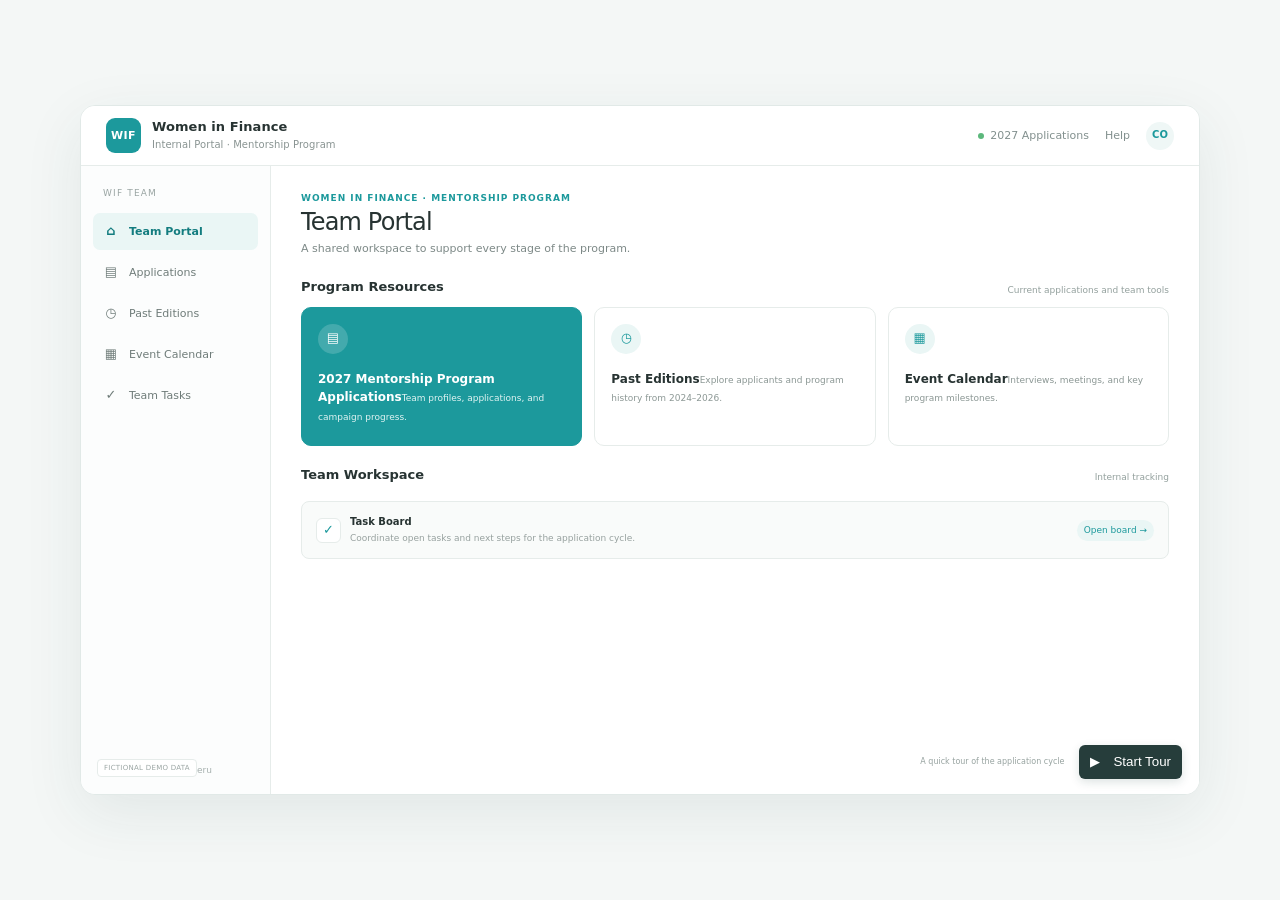
==== commit 574258f7: "UX design + content modification Intro / home - Nav deck visible from the first frame; deck powers u" ====
--- a/wif-mentorship-crm.html
+++ b/wif-mentorship-crm.html
@@ -8,7 +8,7 @@
     *{box-sizing:border-box}body{margin:0;min-height:100vh;display:grid;place-items:center;padding:22px;background:#f4f7f6;color:var(--ink);font:13px/1.45 "Avenir Next",Avenir,Inter,ui-sans-serif,system-ui,-apple-system,"Segoe UI",sans-serif}
     .stage{width:min(1120px,100%);position:relative}.frame{position:relative;overflow:hidden;width:100%;height:690px;background:var(--white);border:1px solid #e1e9e7;border-radius:15px;box-shadow:var(--shadow)}
     .top{height:60px;display:flex;align-items:center;justify-content:space-between;padding:0 25px;border-bottom:1px solid var(--line);background:#fff}.logo{display:flex;align-items:center;gap:11px;font-weight:650;letter-spacing:.005em}.logo-symbol{width:35px;height:35px;border-radius:9px;background:var(--teal);display:grid;place-items:center;color:white;font-size:11px;font-weight:750;letter-spacing:.04em}.logo small{font-size:10px;color:#899492;font-weight:450;display:block;margin-top:1px}.top-right{display:flex;align-items:center;gap:16px;color:#82908e;font-size:11px}.live{display:flex;align-items:center;gap:6px}.live i{width:6px;height:6px;border-radius:9px;background:#5cb87c}.user{width:28px;height:28px;display:grid;place-items:center;background:#eff7f6;border-radius:50%;color:var(--teal);font-size:10px;font-weight:700}
-    .app{height:calc(100% - 60px);display:grid;grid-template-columns:190px 1fr}.rail{position:relative;padding:21px 12px;border-right:1px solid var(--line);background:#fcfdfd}.rail-title{padding:0 10px 13px;font-size:9px;text-transform:uppercase;letter-spacing:.13em;color:#9aa5a3}.nav{display:grid;gap:4px}.nav a{display:flex;align-items:center;gap:10px;height:37px;padding:0 10px;border-radius:7px;color:#6f7c79;text-decoration:none;font-size:11px}.nav a.active{background:var(--teal-soft);color:var(--teal-dark);font-weight:650}.ico{width:16px;text-align:center;font-size:13px}.rail-foot{position:absolute;bottom:17px;left:20px;font-size:9px;color:#a6b0ae}.workspace{position:relative;overflow:hidden;background:#fff}.screen{position:absolute;inset:0;padding:26px 30px 24px;overflow:auto;scrollbar-width:none;background:#fff;opacity:0;transform:translateX(22px);pointer-events:none;transition:opacity .36s,transform .4s}.screen::-webkit-scrollbar{display:none}.screen.active{opacity:1;transform:translateX(0);pointer-events:auto;z-index:1}
+    .app{height:calc(100% - 60px);display:grid;grid-template-columns:190px 1fr}.rail{position:relative;padding:21px 12px;border-right:1px solid var(--line);background:#fcfdfd}.rail-title{padding:0 10px 13px;font-size:9px;text-transform:uppercase;letter-spacing:.13em;color:#9aa5a3}.nav{display:grid;gap:4px}.nav a{display:flex;align-items:center;gap:10px;height:37px;padding:0 10px;border-radius:7px;color:#6f7c79;text-decoration:none;font-size:11px}.nav a.active{background:var(--teal-soft);color:var(--teal-dark);font-weight:650}.ico{width:16px;text-align:center;font-size:13px}.rail-foot{position:absolute;bottom:17px;left:20px;font-size:9px;color:#a6b0ae}.workspace{position:relative;overflow:hidden;background:#fff}.screen{position:absolute;inset:0;padding:26px 30px 24px;overflow:hidden;background:#fff;opacity:0;transform:translateX(22px);pointer-events:none;transition:opacity .36s,transform .4s}.screen.active{opacity:1;transform:translateX(0);pointer-events:auto;z-index:1}
     .crumb{color:var(--teal);font-size:9px;font-weight:650;letter-spacing:.11em;text-transform:uppercase}.screen h1{margin:3px 0 4px;font-size:24px;line-height:1.2;letter-spacing:-.035em;font-weight:450}.sub{font-size:11px;color:var(--muted)}.heading{display:flex;align-items:flex-start;justify-content:space-between;margin-bottom:21px}.year{padding:6px 10px;border:1px solid var(--line);border-radius:6px;color:#6f7d7a;font-size:10px}
     .section-head{display:flex;align-items:flex-end;justify-content:space-between;margin:20px 0 10px}.section-head h2{font-size:13px;font-weight:550;margin:0}.section-head small{font-size:9px;color:#93a09d}.tiles{display:grid;grid-template-columns:repeat(3,1fr);gap:12px}.tile{min-height:139px;text-decoration:none;color:inherit;padding:16px;border:1px solid var(--line);border-radius:10px;background:white;transition:.2s}.tile.primary{background:var(--teal);border-color:var(--teal);color:#fff}.tile-icon{width:30px;height:30px;border-radius:50%;display:grid;place-items:center;background:var(--teal-soft);color:var(--teal);font-size:13px;margin-bottom:16px}.tile.primary .tile-icon{background:#ffffff2c;color:white}.tile-title{font-size:12px;font-weight:600;line-height:1.45}.tile-desc{margin-top:5px;font-size:9px;color:#8b9794;line-height:1.5}.tile.primary .tile-desc{color:#e1f4f3}.taskbar{display:flex;gap:9px;align-items:center;margin-top:17px;padding:13px 14px;background:#f9fbfa;border:1px solid var(--line);border-radius:8px}.taskbar .task-icon{width:25px;height:25px;background:white;border:1px solid var(--line);border-radius:6px;display:grid;place-items:center;color:var(--teal)}.tasktext{flex:1;font-size:10px}.tasktext b{font-weight:600}.tasktext span{display:block;color:#97a19f;font-size:9px;margin-top:2px}.taskcount{font-size:9px;color:var(--teal);background:var(--teal-soft);padding:4px 7px;border-radius:12px}
     .stats{display:grid;grid-template-columns:repeat(4,1fr);gap:12px;margin:19px 0 17px}.stat{padding:12px 14px;border:1px solid var(--line);border-radius:9px;min-height:76px}.stat-label{font-size:9px;color:#85918e}.stat-value{font-size:24px;font-weight:400;color:var(--teal);line-height:1.2;margin-top:7px}.analytics{display:grid;grid-template-columns:1.15fr .85fr;gap:15px}.chart{border:1px solid var(--line);border-radius:9px;padding:14px 15px;background:#fff}.chart-title{font-size:11px;font-weight:550}.chart-caption{font-size:9px;color:#909b99;margin-top:3px}.chartbars{height:116px;margin-top:14px;display:flex;align-items:flex-end;justify-content:space-around;border-bottom:1px solid var(--line);background:repeating-linear-gradient(to bottom,transparent 0 28px,#eff3f2 29px,#eff3f2 30px)}.bar-group{height:100%;width:15%;display:flex;align-items:flex-end;justify-content:center;gap:3px;position:relative}.bar-group i{width:10px;height:var(--h);background:var(--teal);border-radius:3px 3px 0 0;transform:scaleY(.08);transform-origin:bottom;transition:transform .6s}.bar-group i:nth-child(2){background:#a6d6d3}.bar-label{position:absolute;bottom:-17px;font-size:8px;color:#9ba5a3}.legend{display:flex;gap:13px;margin-top:23px;font-size:8px;color:#86928f}.legend i{display:inline-block;width:7px;height:7px;background:var(--teal);border-radius:2px;margin-right:4px}.donut-row{display:flex;align-items:center;gap:17px;padding:16px 2px 5px}.donut{width:91px;height:91px;border-radius:50%;background:conic-gradient(var(--teal) 0 42%,#7bc1be 42% 68%,#b5dfdc 68% 86%,#e6f2f1 86%);position:relative;transform:scale(.75);transition:transform .7s}.donut:after{content:"";position:absolute;inset:17px;background:white;border-radius:50%}.donut-center{position:absolute;z-index:1;inset:0;display:grid;place-items:center;font-size:9px;color:#657471}.legend-list{display:grid;gap:7px;font-size:9px;color:#76827f}.legend-list i{display:inline-block;width:7px;height:7px;border-radius:50%;margin-right:6px;background:var(--teal)}.legend-list span:nth-child(2) i{background:#7bc1be}.legend-list span:nth-child(3) i{background:#b5dfdc}
@@ -16,10 +16,9 @@
     .result-head{display:flex;justify-content:space-between;align-items:center;margin:12px 0 14px}.tabs{display:flex;gap:14px;border-bottom:1px solid var(--line);font-size:10px}.tabs span{padding:7px 2px;color:#82908d}.tabs .on{color:var(--teal-dark);border-bottom:2px solid var(--teal);font-weight:600}.table{border:1px solid var(--line);border-radius:8px;overflow:hidden}.tr{display:grid;grid-template-columns:1.05fr .8fr 1.05fr .8fr .8fr;align-items:center;gap:8px;padding:10px 12px;border-bottom:1px solid #edf1f0;font-size:8px;color:#5f6e6b}.tr:last-child{border:0}.tr.header{background:#f8fbfa;color:#889491;font-size:7px;text-transform:uppercase;letter-spacing:.04em}.status{display:inline-block;padding:4px 6px;border-radius:10px;background:#eaf6f5;color:#14898b;white-space:nowrap}.mentor{display:flex;align-items:center;gap:5px}.mentor i{width:16px;height:16px;background:#e5f2f1;border-radius:50%;display:grid;place-items:center;color:var(--teal);font-size:7px;font-style:normal}.done{display:flex;align-items:center;gap:7px;margin-top:12px;padding:11px;background:#f6faf8;border:1px solid #e6f1eb;border-radius:7px;font-size:9px;color:#6c7976}.done b{color:var(--teal-dark);font-weight:600}
     .cursor{position:absolute;z-index:8;left:52%;top:40%;width:19px;height:25px;opacity:0;pointer-events:none;filter:drop-shadow(0 2px 2px #0003);transition:left .7s cubic-bezier(.2,.8,.2,1),top .7s cubic-bezier(.2,.8,.2,1),opacity .2s}.cursor svg{width:100%;height:100%}.ripple{position:absolute;z-index:7;width:29px;height:29px;left:50%;top:40%;border:1px solid var(--teal);border-radius:50%;opacity:0;pointer-events:none;transform:translate(-50%,-50%)}.ripple.pop{animation:ripple .65s ease-out}@keyframes ripple{0%{transform:translate(-50%,-50%) scale(.55);opacity:.75}100%{transform:translate(-50%,-50%) scale(1.65);opacity:0}}
     .callout{position:absolute;z-index:9;bottom:23px;left:50%;transform:translate(-50%,8px);opacity:0;pointer-events:none;background:#263534;color:white;border-radius:6px;padding:8px 12px;max-width:82%;font-size:9px;text-align:center;box-shadow:0 5px 18px #163b3626;transition:opacity .2s,transform .2s}.callout.show{opacity:1;transform:translate(-50%,0)}.controls{position:absolute;z-index:10;right:17px;bottom:15px;display:flex;align-items:center;gap:8px}.hint{color:#97a3a0;background:#ffffffdb;padding:5px 7px;border-radius:5px;font-size:8px}.play{border:0;background:#263d3b;color:white;border-radius:6px;padding:8px 11px;font:600 9px inherit;cursor:pointer;box-shadow:0 3px 10px #173d3725}.play:hover{background:var(--teal-dark)}.demo{position:absolute;left:16px;bottom:17px;z-index:5;background:#fff;border:1px solid var(--line);color:#9aa5a3;border-radius:4px;padding:3px 6px;font-size:7px;letter-spacing:.04em;text-transform:uppercase}
-    .spot{position:relative!important;z-index:3!important;box-shadow:0 0 0 3px #1c999c35,0 0 0 6px #1c999c12!important;transition:box-shadow .25s}.tile.spot{transform:translateY(-2px)}.taskbar{text-decoration:none;color:inherit}.save,.toggle-row{cursor:pointer}.save{border:0;font-family:inherit}.toggle-row{width:100%;border:0;background:transparent;color:inherit;text-align:left;font:inherit}.toggle.off:after{right:auto;left:2px}.mentor-select{max-width:78px;border:0;background:transparent;color:#687572;font:inherit;font-size:8px}
-    .clickable{cursor:pointer}.nav a,.tile,.taskbar,.app-row,.year-choice,.task-card,.tab-button,.action-button,.score-button{transition:background .18s,border-color .18s,color .18s,transform .18s}.nav a:hover,.tile:hover,.taskbar:hover,.app-row:hover{transform:translateY(-1px);border-color:#b7dcda}.nav a:focus-visible,.tile:focus-visible,.taskbar:focus-visible,.app-row:focus-visible,.action-button:focus-visible,.tab-button:focus-visible,.year-choice:focus-visible,.task-card button:focus-visible,.score-button:focus-visible{outline:2px solid var(--teal);outline-offset:2px}.app-list{display:grid;gap:7px;margin-top:13px}.app-row{width:100%;border:1px solid var(--line);border-radius:7px;background:#fff;padding:10px 12px;display:grid;grid-template-columns:35px 1.3fr 1fr auto;gap:9px;align-items:center;text-align:left;color:var(--ink);font:inherit}.row-avatar{width:30px;height:30px;border-radius:50%;background:var(--teal-soft);color:var(--teal);display:grid;place-items:center;font-size:9px;font-weight:600}.row-name{font-size:10px;font-weight:550}.row-meta{font-size:8px;color:#899592;margin-top:2px}.filter-tabs{display:flex;gap:6px;flex-wrap:wrap;margin:12px 0}.filter-tabs button,.year-choice,.tab-button{border:1px solid var(--line);border-radius:6px;background:#fff;padding:6px 9px;color:#778481;font:inherit;font-size:9px}.filter-tabs button.active,.year-choice.active,.tab-button.active{background:var(--teal-soft);border-color:#cce8e6;color:var(--teal-dark);font-weight:600}.tag{display:inline-flex;align-items:center;white-space:nowrap;border-radius:12px;padding:4px 7px;background:var(--teal-soft);color:#16878a;font-size:8px}.tag.warm{background:#faf1e8;color:#b2794f}.subnav{display:flex;gap:7px;margin:12px 0}.year-grid{display:grid;grid-template-columns:repeat(3,1fr);gap:9px;margin:15px 0}.year-card{border:1px solid var(--line);border-radius:8px;padding:13px;background:#fff;cursor:pointer}.year-card.active{background:var(--teal-pale);border-color:#9fd3d0}.year-card strong{display:block;color:var(--teal);font-size:18px;font-weight:500}.year-card span{display:block;color:#84918e;font-size:8px;margin-top:4px}.event-list{display:grid;gap:8px;margin-top:14px}.event{display:grid;grid-template-columns:53px 1fr auto;gap:10px;align-items:center;padding:10px;border-bottom:1px solid var(--line)}.event-date{text-align:center;color:var(--teal);font-size:9px;font-weight:650;line-height:1.3}.event-date b{display:block;font-size:15px;font-weight:500}.event-name{font-size:10px;font-weight:550}.event-desc{font-size:8px;color:#899592;margin-top:2px}.kanban{display:grid;grid-template-columns:repeat(3,1fr);gap:9px;margin-top:14px}.kanban-col{background:#f8fbfa;border-radius:7px;padding:9px;min-height:210px}.kanban-head{display:flex;justify-content:space-between;font-size:9px;font-weight:600;margin-bottom:8px}.kanban-head small{color:#8c9996;font-weight:400}.task-card{background:#fff;border:1px solid var(--line);border-radius:6px;padding:9px;margin:7px 0}.task-card p{font-size:9px;margin:0 0 8px}.task-card button{border:1px solid var(--line);border-radius:5px;background:#fff;padding:4px 6px;color:var(--teal-dark);font:inherit;font-size:8px}.task-card.done{opacity:.65}.task-card.done p{text-decoration:line-through}.action-button{border:1px solid var(--line);border-radius:6px;background:#fff;padding:7px 9px;color:var(--teal-dark);font:inherit;font-size:9px}.action-button.primary{background:var(--teal);border-color:var(--teal);color:#fff}.concept-note{padding:8px 10px;margin-top:12px;border-left:2px solid var(--teal);background:var(--teal-pale);font-size:8px;color:#74817e}.empty{display:none!important}.notice{position:absolute;z-index:20;top:72px;right:18px;padding:8px 11px;background:#263d3b;color:#fff;border-radius:6px;font-size:9px;opacity:0;transform:translateY(-5px);transition:.2s;pointer-events:none}.notice.show{opacity:1;transform:translateY(0)}.score-button{border:0;background:transparent;color:var(--teal);font-size:13px;padding:0 1px;cursor:pointer}
+    .spot{position:relative!important;z-index:3!important;box-shadow:0 0 0 3px #1c999c35,0 0 0 6px #1c999c12!important;transition:box-shadow .25s}.tile.spot{transform:translateY(-2px)}
     @media(max-width:780px){body{padding:8px}.frame{height:690px;border-radius:11px}.app{grid-template-columns:51px 1fr}.rail{padding:19px 6px}.rail-title,.nav-label,.rail-foot{display:none}.nav a{justify-content:center;padding:0}.ico{font-size:15px}.top{padding:0 12px}.top-right{gap:8px}.top-right .live{display:none}.screen{padding:20px 13px 52px}.screen h1{font-size:20px}.sub{font-size:9px}.tiles{gap:7px}.tile{padding:10px;min-height:130px}.tile-title{font-size:10px}.tile-desc{font-size:8px}.tile-icon{margin-bottom:11px}.stats{gap:6px}.stat{padding:9px;min-height:68px}.stat-value{font-size:20px}.stat-label{font-size:8px}.analytics{grid-template-columns:1fr;gap:8px}.chart{padding:10px}.chartbars{height:72px;margin-top:8px}.donut-row{padding:9px 0 2px}.donut{width:68px;height:68px}.donut:after{inset:13px}.legend-list{gap:4px;font-size:8px}.split{grid-template-columns:1fr 1fr;gap:6px;height:420px}.paneltop{padding:8px;font-size:9px}.panelbody{padding:7px}.field{padding:5px}.fieldgrid{gap:4px}.field label,.essay label{font-size:7px}.field b,.essay p{font-size:7px}.essay{padding:6px;margin:5px 0}.ai-summary{padding:7px}.ai-summary p{font-size:7px}.eval-body{padding:7px}.phase{padding:7px;font-size:8px}.inputline{font-size:7px;padding:6px}.score{font-size:7px}.stars{font-size:7px}.save{margin: auto 7px 7px;padding:7px 3px;font-size:7px}.tr{padding:8px 5px;gap:3px;font-size:7px}.tr.header{font-size:6px}.status{padding:3px 4px}.hint{display:none}.controls{right:9px;bottom:9px}.callout{bottom:43px}.demo{bottom:12px;left:9px}}
-    @media(max-width:430px){.frame{height:700px}.top{height:53px}.app{height:calc(100% - 53px)}.logo{font-size:11px}.logo-symbol{width:29px;height:29px}.tiles{grid-template-columns:1fr}.tile{min-height:auto;display:grid;grid-template-columns:28px 1fr;column-gap:9px;padding:9px}.tile-icon{grid-row:span 2;width:27px;height:27px;margin:0}.tile-title{align-self:end}.tile-desc{margin-top:1px}.taskbar{margin-top:10px}.split{grid-template-columns:1fr;overflow:auto;height:410px}.split>.panel:first-child{display:block}.panel{min-height:395px}.result-head{align-items:flex-start;gap:8px;flex-direction:column}.year{font-size:8px;padding:5px}.chartbars{height:60px}.kanban{grid-template-columns:1fr}.kanban-col{min-height:auto}.app-row{grid-template-columns:30px 1fr auto}.app-row>span:nth-child(3){display:none}}
+    @media(max-width:430px){.frame{height:700px}.top{height:53px}.app{height:calc(100% - 53px)}.logo{font-size:11px}.logo-symbol{width:29px;height:29px}.tiles{grid-template-columns:1fr}.tile{min-height:auto;display:grid;grid-template-columns:28px 1fr;column-gap:9px;padding:9px}.tile-icon{grid-row:span 2;width:27px;height:27px;margin:0}.tile-title{align-self:end}.tile-desc{margin-top:1px}.taskbar{margin-top:10px}.split{grid-template-columns:1fr;overflow:auto;height:410px}.split>.panel:first-child{display:block}.panel{min-height:395px}.result-head{align-items:flex-start;gap:8px;flex-direction:column}.year{font-size:8px;padding:5px}.chartbars{height:60px}}
   </style>
 </head>
 <body>
@@ -27,115 +26,60 @@
     <div class="frame" id="frame" aria-label="Interactive demo of the Women in Finance mentorship CRM">
       <header class="top"><div class="logo"><span class="logo-symbol">WIF</span><span>Women in Finance <small>Internal Portal · Mentorship Program</small></span></div><div class="top-right"><span class="live"><i></i>2027 Applications</span><span>Help</span><span class="user">CO</span></div></header>
       <div class="app">
-        <aside class="rail"><div class="rail-title">WIF Team</div><nav class="nav" aria-label="Main navigation"><a class="active" href="#s-portal" data-route="s-portal"><span class="ico">⌂</span><span class="nav-label">Team Portal</span></a><a href="#s-dashboard" data-route="s-dashboard"><span class="ico">▤</span><span class="nav-label">Applications</span></a><a href="#s-editions" data-route="s-editions"><span class="ico">◷</span><span class="nav-label">Past Editions</span></a><a href="#s-calendar" data-route="s-calendar"><span class="ico">▦</span><span class="nav-label">Event Calendar</span></a><a href="#s-tasks" data-route="s-tasks"><span class="ico">✓</span><span class="nav-label">Team Tasks</span></a><a href="#s-directora" data-route="s-directora"><span class="ico">✳</span><span class="nav-label">Director View</span></a></nav><div class="rail-foot">Women in Finance · Peru</div></aside>
+        <aside class="rail"><div class="rail-title">WIF Team</div><nav class="nav"><a class="active" href="#portal"><span class="ico">⌂</span><span class="nav-label">Team Portal</span></a><a href="#convocatoria"><span class="ico">▤</span><span class="nav-label">Applications</span></a><a href="#anteriores"><span class="ico">◷</span><span class="nav-label">Past Editions</span></a><a href="#cronograma"><span class="ico">▦</span><span class="nav-label">Event Calendar</span></a><a href="#tareas"><span class="ico">✓</span><span class="nav-label">Team Tasks</span></a></nav><div class="rail-foot">Women in Finance · Peru</div></aside>
         <main class="workspace">
           <section class="screen active" id="s-portal">
             <div class="heading"><div><div class="crumb">Women in Finance · Mentorship Program</div><h1>Team Portal</h1><div class="sub">A shared workspace to support every stage of the program.</div></div></div>
             <div class="section-head"><h2>Program Resources</h2><small>Current applications and team tools</small></div>
-            <div class="tiles"><a href="#s-dashboard" class="tile primary" id="tile-signup" data-route="s-dashboard"><span class="tile-icon">▤</span><span class="tile-title">2027 Mentorship Program Applications</span><span class="tile-desc">Team profiles, applications, and campaign progress.</span></a><a href="#s-editions" class="tile" data-route="s-editions"><span class="tile-icon">◷</span><span class="tile-title">Past Editions</span><span class="tile-desc">Explore applicants and program history from 2024–2026.</span></a><a href="#s-calendar" class="tile" data-route="s-calendar"><span class="tile-icon">▦</span><span class="tile-title">Event Calendar</span><span class="tile-desc">Interviews, meetings, and key program milestones.</span></a></div>
+            <div class="tiles"><a class="tile primary" id="tile-signup"><span class="tile-icon">▤</span><span class="tile-title">2027 Mentorship Program Applications</span><span class="tile-desc">Team profiles, applications, and campaign progress.</span></a><a class="tile"><span class="tile-icon">◷</span><span class="tile-title">Past Editions</span><span class="tile-desc">Explore applicants and program history from 2024–2026.</span></a><a class="tile"><span class="tile-icon">▦</span><span class="tile-title">Event Calendar</span><span class="tile-desc">Interviews, meetings, and key program milestones.</span></a></div>
             <div class="section-head"><h2>Team Workspace</h2><small>Internal tracking</small></div>
-            <a href="#s-tasks" class="taskbar" data-route="s-tasks"><span class="task-icon">✓</span><div class="tasktext"><b>Task Board</b><span>Coordinate open tasks and next steps for the application cycle.</span></div><span class="taskcount">Open board →</span></a>
+            <div class="taskbar"><span class="task-icon">✓</span><div class="tasktext"><b>Task Board</b><span>Coordinate open tasks and next steps for the application cycle.</span></div><span class="taskcount">Open board →</span></div>
           </section>
           <section class="screen" id="s-dashboard">
             <div class="heading"><div><div class="crumb">Applications · Mentees</div><h1>Applications to Date</h1><div class="sub">Team overview for the 2027 mentorship program.</div></div><div class="year">2027 Program　⌄</div></div>
             <div class="stats"><div class="stat"><div class="stat-label">Applicants</div><div class="stat-value">128</div></div><div class="stat"><div class="stat-label">Preselected</div><div class="stat-value">42</div></div><div class="stat"><div class="stat-label">Selected</div><div class="stat-value">24</div></div><div class="stat"><div class="stat-label">Mentor Matches</div><div class="stat-value">18</div></div></div>
             <div class="analytics"><article class="chart" id="chart-coord"><div class="chart-title">Progress by Coordinator</div><div class="chart-caption">Assigned applicants by current stage</div><div class="chartbars"><div class="bar-group"><i style="--h:85%"></i><i style="--h:48%"></i><span class="bar-label">Ana</span></div><div class="bar-group"><i style="--h:66%"></i><i style="--h:42%"></i><span class="bar-label">Sofia</span></div><div class="bar-group"><i style="--h:57%"></i><i style="--h:34%"></i><span class="bar-label">Maria</span></div><div class="bar-group"><i style="--h:78%"></i><i style="--h:51%"></i><span class="bar-label">Lucia</span></div></div><div class="legend"><span><i></i>Phase 1</span><span><i style="background:#a6d6d3"></i>Phase 2</span></div></article><article class="chart" id="chart-region"><div class="chart-title">Applicants by University Region</div><div class="chart-caption">Distribution by university location</div><div class="donut-row"><div class="donut" id="donut"><div class="donut-center">128<br>applicants</div></div><div class="legend-list"><span><i></i>Lima　54</span><span><i></i>Provinces　39</span><span><i></i>Unspecified　35</span></div></div></article></div>
             <div class="section-head"><h2>Application Follow-Up</h2><small>Status and reviews</small></div>
-            <a href="#s-applicants" class="taskbar" id="row-app" data-route="s-applicants"><span class="task-icon">◎</span><div class="tasktext"><b>Review Assigned Applicants</b><span>CV screening · Interviews · Director review</span></div><span class="taskcount">Open applicant list →</span></a>
-          </section>
-          <section class="screen" id="s-applicants">
-            <div class="heading"><div><div class="crumb">2027 Mentorship Program · Applicants</div><h1>Applicant List</h1><div class="sub">Review each applicant’s profile and current selection stage.</div></div><button class="action-button" data-route="s-dashboard">← Dashboard</button></div>
-            <div class="filter-tabs" role="group" aria-label="Filter applicants"><button class="active" data-filter="all">All applicants <span>128</span></button><button data-filter="phase1">CV screening</button><button data-filter="phase2">Interviews</button><button data-filter="director">Director review</button></div>
-            <div class="app-list" id="app-list">
-              <button class="app-row clickable" data-app-stage="phase2" data-open-profile><span class="row-avatar">AD</span><span><span class="row-name">Demo Applicant 024</span><span class="row-meta">University of Lima · Economics</span></span><span class="row-meta">Assigned to Lucia</span><span class="tag">Phase 2 · Interview</span></button>
-              <button class="app-row clickable" data-app-stage="phase1" data-open-profile><span class="row-avatar">AD</span><span><span class="row-name">Demo Applicant 031</span><span class="row-meta">PUCP · Business Administration</span></span><span class="row-meta">Assigned to Ana</span><span class="tag warm">Phase 1 · CV Screening</span></button>
-              <button class="app-row clickable" data-app-stage="director" data-open-profile><span class="row-avatar">AD</span><span><span class="row-name">Demo Applicant 038</span><span class="row-meta">University of the Pacific · Finance</span></span><span class="row-meta">Assigned to Sofia</span><span class="tag">Director Review</span></button>
-              <button class="app-row clickable" data-app-stage="phase2" data-open-profile><span class="row-avatar">AD</span><span><span class="row-name">Demo Applicant 042</span><span class="row-meta">UNMSM · Economics</span></span><span class="row-meta">Assigned to Maria</span><span class="tag warm">Phase 2 · Interview</span></button>
-            </div>
-            <div class="concept-note">Sample records are fictional. Applicant filters and profile links are interactive in this concept preview.</div>
+            <div class="taskbar" id="row-app"><span class="task-icon">◎</span><div class="tasktext"><b>Review Assigned Applicants</b><span>CV screening · Interviews · Director review</span></div><span class="taskcount">Open applicant list →</span></div>
           </section>
           <section class="screen" id="s-profile">
-            <div><div class="crumb">Applicants / Profile</div><button class="action-button" id="back-applicants">← Back to applicants</button></div>
+            <div><div class="crumb">Applicants / Profile</div><a class="sub">← Back to dashboard</a></div>
             <div class="profile-head" id="candidate"><div class="person">AD</div><div><div class="profile-name">Demo Applicant 024</div><div class="profile-meta">University of Lima · Finance · 5 years of experience</div></div><span class="badge">Phase 2 · Interview</span></div>
             <div class="split"><article class="panel"><div class="paneltop">Applicant Profile <span style="color:#91a09c;font-size:8px">Sample data</span></div><div class="panelbody"><div class="mini-label">General Information</div><div class="fieldgrid"><div class="field"><label>University</label><b>University of Lima</b></div><div class="field"><label>Degree</label><b>Economics</b></div><div class="field"><label>Finance Sector</label><b>Banking & Finance</b></div><div class="field"><label>Experience</label><b>5 years</b></div></div><div class="mini-label">Profile & Essays</div><div class="essay"><label>Career Goals</label><p>Develop my leadership and move into strategic roles in the financial sector.</p></div><div class="essay"><label>What do you want to work on during the mentorship?</label><p>Career planning, networking, and preparing for new challenges.</p></div><div class="ai-summary" id="ai"><div class="ai-top">✳ AI Executive Profile Summary <span class="ai-chip">CV and application synthesis</span></div><p>Experienced in banking with a clear goal for professional growth. She wants to strengthen her leadership and expand her network. Mentorship could focus on career planning and preparation for her next role.</p></div></div></article>
-              <article class="panel evaluation" id="eval"><div class="paneltop">Evaluation <span style="font-size:8px;color:#879592">Coordinator</span></div><div class="eval-body"><div class="phase">Phase 1 Evaluation (CV Screening) <em>⌄</em></div><div class="inputline"><strong>Comments</strong>Experience aligns with the program.</div><button type="button" class="toggle-row" aria-pressed="true">Standout candidate? <span class="toggle"></span></button><div class="inputline"><strong>Advance to Phase 2?</strong>Preselected　⌄</div><div class="phase" style="margin-top:7px;border-top:1px solid var(--line)">Phase 2 Evaluation (Interview) <em>⌄</em></div><div class="score-title">Interview Scorecard · 7 Criteria</div><div class="score"><span>Genuine motivation</span><span class="stars">★★★★★</span></div><div class="score"><span>Availability and commitment</span><span class="stars">★★★★☆</span></div><div class="score"><span>Need for mentorship</span><span class="stars">★★★★★</span></div><div class="score"><span>Professional maturity</span><span class="stars">★★★★☆</span></div><div class="score"><span>Openness to feedback</span><span class="stars">★★★★★</span></div><div class="score"><span>Overall consistency</span><span class="stars">★★★★☆</span></div><div class="score"><span>Fit with the WIF community</span><span class="stars">★★★★★</span></div><div class="inputline"><strong>Total Scorecard</strong><span id="score-total">32 / 35</span></div></div><button type="button" class="save" id="save">✓　Save and Update <span>Changes linked to national ID</span></button></article></div>
-          </section>
-          <section class="screen" id="s-editions">
-            <div class="heading"><div><div class="crumb">Women in Finance · Program History</div><h1>Past Editions</h1><div class="sub">Explore previous mentorship cohorts and their outcomes.</div></div><span class="tag">Concept Preview</span></div>
-            <div class="section-head"><h2>Mentorship Program Archive</h2><small>Select an edition to explore</small></div>
-            <div class="year-grid"><button class="year-card active" data-year="2026"><strong>2026</strong><span>Mentorship cohort · 32 mentees</span></button><button class="year-card" data-year="2025"><strong>2025</strong><span>Mentorship cohort · 28 mentees</span></button><button class="year-card" data-year="2024"><strong>2024</strong><span>First cohort · 21 mentees</span></button></div>
-            <div class="stats"><div class="stat"><div class="stat-label">Applicants</div><div class="stat-value" id="archive-applicants">146</div></div><div class="stat"><div class="stat-label">Mentees Selected</div><div class="stat-value" id="archive-mentees">32</div></div><div class="stat"><div class="stat-label">Mentors</div><div class="stat-value" id="archive-mentors">29</div></div><div class="stat"><div class="stat-label">Universities</div><div class="stat-value" id="archive-universities">18</div></div></div>
-            <article class="chart"><div class="chart-title" id="archive-title">2026 Cohort Snapshot</div><div class="chart-caption">A sample overview of the selected program edition.</div><div class="event-list"><div class="event"><div class="event-date">COHORT<b>01</b></div><div><div class="event-name">Applications and selection</div><div class="event-desc">Application review, interviews, and final decisions.</div></div><span class="tag">Completed</span></div><div class="event"><div class="event-date">COHORT<b>02</b></div><div><div class="event-name">Mentor matching</div><div class="event-desc">Mentees paired with mentors based on goals and experience.</div></div><span class="tag">Completed</span></div><div class="event"><div class="event-date">COHORT<b>03</b></div><div><div class="event-name">Program follow-up</div><div class="event-desc">A shared record of milestones and participation.</div></div><span class="tag">Archived</span></div></div></article>
-            <div class="concept-note">Edition history is an exploratory concept. Figures shown here are fictional.</div>
-          </section>
-          <section class="screen" id="s-calendar">
-            <div class="heading"><div><div class="crumb">2027 Mentorship Program · Schedule</div><h1>Event Calendar</h1><div class="sub">Key moments across the application and mentorship cycle.</div></div><span class="tag">Concept Preview</span></div>
-            <div class="subnav" role="group" aria-label="Calendar month"><button class="year-choice active" data-month="October">October</button><button class="year-choice" data-month="November">November</button><button class="year-choice" data-month="December">December</button></div>
-            <article class="chart"><div class="chart-title" id="calendar-title">October 2026</div><div class="chart-caption">Upcoming interviews, team meetings, and program milestones.</div><div class="event-list" id="event-list"><div class="event"><div class="event-date">OCT<b>08</b></div><div><div class="event-name">Coordinator calibration</div><div class="event-desc">Align on CV screening criteria and application assignments.</div></div><span class="tag">Team</span></div><div class="event"><div class="event-date">OCT<b>15</b></div><div><div class="event-name">Interview week begins</div><div class="event-desc">Coordinators meet shortlisted mentee candidates.</div></div><span class="tag warm">Interviews</span></div><div class="event"><div class="event-date">OCT<b>28</b></div><div><div class="event-name">Selection review</div><div class="event-desc">Director reviews phase results and matching readiness.</div></div><span class="tag">Milestone</span></div></div></article>
-            <div class="concept-note">Dates and events are sample content to illustrate a future team calendar.</div>
-          </section>
-          <section class="screen" id="s-tasks">
-            <div class="heading"><div><div class="crumb">Women in Finance · Team Workspace</div><h1>Team Tasks</h1><div class="sub">Coordinate the work behind each mentorship cohort.</div></div><span class="tag" id="task-count">3 open</span></div>
-            <div class="kanban"><div class="kanban-col"><div class="kanban-head">To Do <small>2</small></div><article class="task-card"><p>Review outstanding CVs</p><button type="button" data-complete>Mark complete</button></article><article class="task-card"><p>Confirm interview availability</p><button type="button" data-complete>Mark complete</button></article></div><div class="kanban-col"><div class="kanban-head">In Progress <small>1</small></div><article class="task-card"><p>Prepare coordinator interview guide</p><button type="button" data-complete>Mark complete</button></article></div><div class="kanban-col"><div class="kanban-head">Done <small>1</small></div><article class="task-card done"><p>Open 2027 application cycle</p><span class="tag">Complete</span></article></div></div>
-            <div class="concept-note">Task board interactions are local to this preview and do not change program records.</div>
+              <article class="panel evaluation" id="eval"><div class="paneltop">Evaluation <span style="font-size:8px;color:#879592">Coordinator</span></div><div class="eval-body"><div class="phase">Phase 1 Evaluation (CV Screening) <em>⌄</em></div><div class="inputline"><strong>Comments</strong>Experience aligns with the program.</div><div class="toggle-row">Standout candidate? <span class="toggle"></span></div><div class="inputline"><strong>Advance to Phase 2?</strong>Preselected　⌄</div><div class="phase" style="margin-top:7px;border-top:1px solid var(--line)">Phase 2 Evaluation (Interview) <em>⌄</em></div><div class="score-title">Interview Scorecard · 7 Criteria</div><div class="score"><span>Genuine motivation</span><span class="stars">★★★★★</span></div><div class="score"><span>Availability and commitment</span><span class="stars">★★★★☆</span></div><div class="score"><span>Need for mentorship</span><span class="stars">★★★★★</span></div><div class="score"><span>Professional maturity</span><span class="stars">★★★★☆</span></div><div class="score"><span>Openness to feedback</span><span class="stars">★★★★★</span></div><div class="score"><span>Overall consistency</span><span class="stars">★★★★☆</span></div><div class="score"><span>Fit with the WIF community</span><span class="stars">★★★★★</span></div><div class="inputline"><strong>Total Scorecard</strong>32 / 35</div></div><div class="save" id="save">✓　Save and Update <span>Changes linked to national ID</span></div></article></div>
           </section>
           <section class="screen" id="s-directora">
             <div class="heading"><div><div class="crumb">Women in Finance · Director View</div><h1>Welcome, Director</h1><div class="sub">Organization-wide view of applicants and program outcomes.</div></div><div class="year">Executive View</div></div>
-            <div class="tabs" role="tablist" aria-label="Director dashboard"><button type="button" class="tab-button active" id="tab-control" data-director-tab="dashboard" aria-selected="true">Dashboard</button><button type="button" class="tab-button" id="tab-results" data-director-tab="results" aria-selected="false">Results & Matching</button></div>
-            <div id="director-dashboard"><div class="stats"><div class="stat"><div class="stat-label">Applicants</div><div class="stat-value">128</div></div><div class="stat"><div class="stat-label">Preselected</div><div class="stat-value">42</div></div><div class="stat"><div class="stat-label">Selected</div><div class="stat-value">24</div></div><div class="stat"><div class="stat-label">Mentor Matches</div><div class="stat-value">18</div></div></div><article class="chart" id="dir-analytics"><div class="chart-title">Organization-wide Application Progress</div><div class="chart-caption">Selection progress across coordinators</div><div class="chartbars"><div class="bar-group"><i style="--h:83%"></i><i style="--h:52%"></i><span class="bar-label">Ana</span></div><div class="bar-group"><i style="--h:71%"></i><i style="--h:41%"></i><span class="bar-label">Sofia</span></div><div class="bar-group"><i style="--h:62%"></i><i style="--h:35%"></i><span class="bar-label">Maria</span></div><div class="bar-group"><i style="--h:77%"></i><i style="--h:49%"></i><span class="bar-label">Lucia</span></div></div><div class="legend"><span><i></i>Phase 1</span><span><i style="background:#a6d6d3"></i>Phase 2</span></div></article><div class="concept-note">Director analytics and assignment interactions are shown as a product concept.</div></div>
-            <div id="director-results" class="empty"><div class="result-head"><div><div class="section-head" style="margin:0"><h2>Results & Final Matching</h2></div><small class="sub">Review applicants, assign coordinators, and match mentors.</small></div><span class="taskcount">24 selected</span></div>
-            <div class="table" id="results-table"><div class="tr header"><span>Mentee</span><span>Coordinator</span><span>University</span><span>Phase 1 Result</span><span>Assigned Mentor</span></div><div class="tr"><span>Demo Applicant 024</span><span>Lucia</span><span>University of Lima</span><span><b class="status">Selected</b></span><span class="mentor"><i>MR</i><select class="mentor-select" aria-label="Assign mentor"><option>Demo Mentor</option><option>Mentor B</option><option>Mentor C</option></select></span></div><div class="tr"><span>Demo Applicant 031</span><span>Ana</span><span>PUCP</span><span><b class="status">Selected</b></span><span class="mentor"><i>CV</i><select class="mentor-select" aria-label="Assign mentor"><option>Demo Mentor</option><option>Mentor B</option><option>Mentor C</option></select></span></div><div class="tr"><span>Demo Applicant 038</span><span>Sofia</span><span>University of the Pacific</span><span><b class="status">Selected</b></span><span class="mentor"><i>AG</i><select class="mentor-select" aria-label="Assign mentor"><option>Demo Mentor</option><option>Mentor B</option><option>Mentor C</option></select></span></div><div class="tr"><span>Demo Applicant 042</span><span>Maria</span><span>UNMSM</span><span><b class="status">In Review</b></span><span style="color:#98a3a0">Pending</span></div></div>
-            <div class="done" id="matching"><span style="color:var(--teal);font-size:15px">✳</span><span><b>From application to mentorship:</b> coordinated reviews, selection decisions, and mentor assignments in one portal.</span></div><div class="concept-note">Selections and mentor assignments are illustrative; changes stay in this demo.</div></div>
+            <div class="tabs"><span class="on" id="tab-control">Dashboard</span><span id="tab-results">Results</span></div>
+            <div class="result-head"><div><div class="section-head" style="margin:0"><h2>Results & Final Matching</h2></div><small class="sub">Review applicants, assign coordinators, and match mentors.</small></div><span class="taskcount">24 selected</span></div>
+            <div class="table" id="results-table"><div class="tr header"><span>Mentee</span><span>Coordinator</span><span>University</span><span>Phase 1 Result</span><span>Assigned Mentor</span></div><div class="tr"><span>Demo Applicant 024</span><span>Lucia</span><span>University of Lima</span><span><b class="status">Selected</b></span><span class="mentor"><i>MR</i> Demo Mentor</span></div><div class="tr"><span>Demo Applicant 031</span><span>Ana</span><span>PUCP</span><span><b class="status">Selected</b></span><span class="mentor"><i>CV</i> Demo Mentor</span></div><div class="tr"><span>Demo Applicant 038</span><span>Sofia</span><span>University of the Pacific</span><span><b class="status">Selected</b></span><span class="mentor"><i>AG</i> Demo Mentor</span></div><div class="tr"><span>Demo Applicant 042</span><span>Maria</span><span>UNMSM</span><span><b class="status">In Review</b></span><span style="color:#98a3a0">Pending</span></div></div>
+            <div class="done" id="matching"><span style="color:var(--teal);font-size:15px">✳</span><span><b>From application to mentorship:</b> coordinated reviews, selection decisions, and mentor assignments in one portal.</span></div>
           </section>
         </main>
       </div>
       <div class="demo">Fictional demo data</div>
-      <div class="cursor" id="cursor" aria-hidden="true"><svg viewBox="0 0 20 25" fill="none"><path d="M2 1.5v17l4.6-4.3 3.2 7.1 3-1.4-3.4-7 6.3-.5L2 1.5Z" fill="#263534" stroke="white" stroke-width="1.5" stroke-linejoin="round"/></svg></div><div class="ripple" id="ripple"></div><div class="callout" id="callout" role="status" aria-live="polite"></div><div class="notice" id="notice" role="status" aria-live="polite"></div>
+      <div class="cursor" id="cursor" aria-hidden="true"><svg viewBox="0 0 20 25" fill="none"><path d="M2 1.5v17l4.6-4.3 3.2 7.1 3-1.4-3.4-7 6.3-.5L2 1.5Z" fill="#263534" stroke="white" stroke-width="1.5" stroke-linejoin="round"/></svg></div><div class="ripple" id="ripple"></div><div class="callout" id="callout" role="status" aria-live="polite"></div>
       <div class="controls"><span class="hint">A quick tour of the application cycle</span><button class="play" id="play">▶　Start Tour</button></div>
     </div>
   </div>
   <script>
     (()=>{
       const frame=document.getElementById('frame'),cursor=document.getElementById('cursor'),ripple=document.getElementById('ripple'),callout=document.getElementById('callout'),button=document.getElementById('play');
-      const screens=['s-portal','s-dashboard','s-applicants','s-profile','s-editions','s-calendar','s-tasks','s-directora'];let running=false,timer=null,wake=null;
-      const pause=ms=>new Promise(resolve=>{wake=resolve;timer=setTimeout(()=>{timer=null;wake=null;resolve()},ms)});
-      const notice=document.getElementById('notice');let noticeTimer;
-      function show(id){document.querySelectorAll('.screen').forEach(s=>s.classList.toggle('active',s.id===id));const active=(id==='s-profile'||id==='s-applicants')?'s-dashboard':id;document.querySelectorAll('.nav a').forEach(a=>a.classList.toggle('active',a.dataset.route===active));const current=document.getElementById(id);if(current)current.scrollTop=0;}
-      function setDirectorTab(name){const results=name==='results';document.getElementById('director-dashboard').classList.toggle('empty',results);document.getElementById('director-results').classList.toggle('empty',!results);document.querySelectorAll('[data-director-tab]').forEach(b=>{const on=b.dataset.directorTab===name;b.classList.toggle('active',on);b.setAttribute('aria-selected',String(on))})}
-      function animateCharts(){document.querySelectorAll('.bar-group i').forEach((e,i)=>setTimeout(()=>e.style.transform='scaleY(1)',i*60));document.querySelectorAll('.donut').forEach(e=>e.style.transform='scale(1)')}
-      function go(id){if(running)finish();if(!screens.includes(id))return;show(id);if(id==='s-directora')setDirectorTab('dashboard');if(id==='s-dashboard'||id==='s-directora')animateCharts()}
-      document.querySelectorAll('[data-route]').forEach(el=>el.addEventListener('click',e=>{e.preventDefault();go(el.dataset.route)}));
-      document.getElementById('back-applicants').addEventListener('click',()=>go('s-applicants'));
-      document.querySelectorAll('[data-open-profile]').forEach(el=>el.addEventListener('click',()=>go('s-profile')));
-      document.querySelectorAll('.score').forEach(row=>{const label=row.querySelector('span').textContent,display=row.querySelector('.stars');let rating=(display.textContent.match(/★/g)||[]).length;const control=document.createElement('button');control.type='button';control.className='score-button';control.dataset.rating=rating;control.setAttribute('aria-label',label+': '+rating+' out of 5');control.textContent='★'.repeat(rating)+'☆'.repeat(5-rating);display.replaceWith(control);control.addEventListener('click',()=>{rating=rating===5?1:rating+1;control.dataset.rating=rating;control.textContent='★'.repeat(rating)+'☆'.repeat(5-rating);control.setAttribute('aria-label',label+': '+rating+' out of 5');const total=[...document.querySelectorAll('.score-button')].reduce((sum,button)=>sum+Number(button.dataset.rating),0);document.getElementById('score-total').textContent=total+' / 35'})});
-      document.querySelectorAll('[data-director-tab]').forEach(el=>el.addEventListener('click',()=>setDirectorTab(el.dataset.directorTab)));
-      document.querySelectorAll('[data-filter]').forEach(btn=>btn.addEventListener('click',()=>{document.querySelectorAll('[data-filter]').forEach(b=>b.classList.toggle('active',b===btn));document.querySelectorAll('[data-app-stage]').forEach(row=>row.classList.toggle('empty',btn.dataset.filter!=='all'&&row.dataset.appStage!==btn.dataset.filter))}));
-      const archive={2026:['146','32','29','18'],2025:['121','28','25','16'],2024:['94','21','19','13']};
-      document.querySelectorAll('[data-year]').forEach(btn=>btn.addEventListener('click',()=>{document.querySelectorAll('[data-year]').forEach(b=>b.classList.toggle('active',b===btn));const values=archive[btn.dataset.year];['archive-applicants','archive-mentees','archive-mentors','archive-universities'].forEach((id,i)=>document.getElementById(id).textContent=values[i]);document.getElementById('archive-title').textContent=btn.dataset.year+' Cohort Snapshot'}));
-      const months={October:[['OCT','08','Coordinator calibration','Align on CV screening criteria and application assignments.','Team'],['OCT','15','Interview week begins','Coordinators meet shortlisted mentee candidates.','Interviews'],['OCT','28','Selection review','Director reviews phase results and matching readiness.','Milestone']],November:[['NOV','04','Final selection meeting','Review interview scorecards and candidate recommendations.','Team'],['NOV','12','Mentor matching session','Connect selected mentees with available mentors.','Matching'],['NOV','25','Cohort welcome event','Introduce the 2027 mentees and mentors.','Event']],December:[['DEC','03','First mentorship meetings','Mentee and mentor pairs begin their sessions.','Program'],['DEC','10','Coordinator check-in','Share early feedback and identify support needs.','Team'],['DEC','18','Month-one progress review','Capture early milestones across each mentor match.','Milestone']]};
-      document.querySelectorAll('[data-month]').forEach(btn=>btn.addEventListener('click',()=>{document.querySelectorAll('[data-month]').forEach(b=>b.classList.toggle('active',b===btn));const month=btn.dataset.month;document.getElementById('calendar-title').textContent=month+' 2026';document.getElementById('event-list').innerHTML=months[month].map(([m,d,n,desc,type])=>`<div class="event"><div class="event-date">${m}<b>${d}</b></div><div><div class="event-name">${n}</div><div class="event-desc">${desc}</div></div><span class="tag">${type}</span></div>`).join('')}));
-      document.querySelectorAll('[data-complete]').forEach(btn=>btn.addEventListener('click',()=>{const card=btn.closest('.task-card');card.classList.toggle('done');const done=card.classList.contains('done');btn.textContent=done?'Completed · Undo':'Mark complete';if(done){btn.setAttribute('aria-pressed','true')}else{btn.setAttribute('aria-pressed','false')}const open=document.querySelectorAll('.task-card:not(.done)').length;document.getElementById('task-count').textContent=open+' open'}));
-      document.querySelectorAll('.mentor-select').forEach(select=>select.addEventListener('change',()=>toast('Demo assignment updated')));
-      document.getElementById('save').addEventListener('click',()=>toast('Demo changes saved locally'));
-      document.querySelector('.toggle-row').addEventListener('click',e=>{const t=e.currentTarget.querySelector('.toggle');t.classList.toggle('off');const on=!t.classList.contains('off');e.currentTarget.setAttribute('aria-pressed',String(on));t.style.background=on?'var(--teal)':'#d7dfdd'});
-      function toast(message){notice.textContent=message;notice.classList.add('show');clearTimeout(noticeTimer);noticeTimer=setTimeout(()=>notice.classList.remove('show'),1800)}
+      const screens=['s-portal','s-dashboard','s-profile','s-directora'];let running=false,timer;
+      const pause=ms=>new Promise(resolve=>timer=setTimeout(resolve,ms));
+      function show(n){document.querySelectorAll('.screen').forEach(s=>s.classList.remove('active'));document.getElementById(screens[n]).classList.add('active');document.querySelectorAll('.nav a').forEach((a,i)=>a.classList.toggle('active',i===Math.min(n,1)));}
       function moveTo(el){const a=el.getBoundingClientRect(),b=frame.getBoundingClientRect(),x=a.left-b.left+a.width*.5,y=a.top-b.top+a.height*.48;cursor.style.left=x+'px';cursor.style.top=y+'px';ripple.style.left=x+'px';ripple.style.top=y+'px';ripple.classList.remove('pop');void ripple.offsetWidth;ripple.classList.add('pop')}
-      async function step({screen,target,text,delay=3200,tab}){if(!running)return;show(screen);if(tab)setDirectorTab(tab);await pause(500);if(!running)return;const el=document.querySelector(target);if(el){el.classList.add('spot');moveTo(el)}callout.textContent=text;callout.classList.add('show');if(screen==='s-dashboard'||screen==='s-directora')animateCharts();await pause(delay);if(el)el.classList.remove('spot');callout.classList.remove('show')}
+      async function step({screen,target,text,delay=2500}){if(!running)return;show(screen);await pause(500);if(!running)return;const el=document.querySelector(target);if(el){el.classList.add('spot');moveTo(el)}callout.textContent=text;callout.classList.add('show');if(screen===1){document.querySelectorAll('.bar-group i').forEach((e,i)=>setTimeout(()=>e.style.transform='scaleY(1)',i*80));document.getElementById('donut').style.transform='scale(1)'}await pause(delay);if(el)el.classList.remove('spot');callout.classList.remove('show')}
       async function tour(){if(running)return;running=true;button.textContent='■　Stop Tour';cursor.style.opacity=1;
-        await step({screen:'s-portal',target:'#tile-signup',text:'Start in the team portal: open the active application cycle, browse past editions, check the calendar, or coordinate team tasks.'});
-        await step({screen:'s-dashboard',target:'#chart-coord',text:'The application dashboard gives the team a quick view of applicants, selections, mentor matches, and progress by coordinator.'});
-        await step({screen:'s-applicants',target:'#app-list',text:'Open the applicant list and explore candidates by screening stage. Each sample row opens a profile.'});
-        await step({screen:'s-profile',target:'#ai',text:'The applicant profile brings her goals and background together with an AI-generated executive summary.'});
-        await step({screen:'s-profile',target:'#eval',text:'The evaluation workspace follows the CV screening and interview stages, including a scorecard across seven criteria.'});
-        await step({screen:'s-editions',target:'.year-grid',text:'Past editions offer a place to explore previous cohorts and their program history.'});
-        await step({screen:'s-calendar',target:'#event-list',text:'The calendar concept organizes coordinator meetings, interviews, selection reviews, and mentorship milestones.'});
-        await step({screen:'s-tasks',target:'.kanban',text:'The team task board keeps open work and next steps visible across the application cycle.'});
-        await step({screen:'s-directora',target:'#dir-analytics',text:'The director dashboard shows an organization-wide view of application progress and program outcomes.'});
-        await step({screen:'s-directora',tab:'results',target:'#results-table',text:'In Results & Matching, explore selection outcomes and change sample mentor assignments.'});
-        if(running){callout.textContent='Tour complete — choose any section to explore the prototype.';callout.classList.add('show');await pause(2200)}finish();
+        await step({screen:0,target:'#tile-signup',text:'The portal brings together the current application cycle, past editions, the event calendar, and team tasks.'});
+        await step({screen:1,target:'#chart-coord',text:'The dashboard summarizes applicants, preselection, final selection, and mentor matches, with progress by coordinator and university region.'});
+        await step({screen:2,target:'#ai',text:'Open an applicant profile to review her background, read an AI-generated executive summary, and see the evaluation workspace.'});
+        await step({screen:2,target:'#eval',text:'The evaluation combines CV screening, an interview, and a seven-criteria scorecard, with updates tied to the applicant’s national ID.'});
+        await step({screen:3,target:'#results-table',text:'The director reviews outcomes, assigns coordinators, and completes the process by matching mentees with mentors.'});
+        if(running){callout.textContent='One portal supports the full mentorship program cycle.';callout.classList.add('show');await pause(1900)}finish();
       }
-      function finish(){running=false;if(timer){clearTimeout(timer);timer=null;const resolve=wake;wake=null;if(resolve)resolve()}cursor.style.opacity=0;callout.classList.remove('show');document.querySelectorAll('.spot').forEach(e=>e.classList.remove('spot'));button.textContent='↻　Replay Tour'}
-      button.addEventListener('click',()=>{if(running){finish()}else{show('s-portal');document.querySelectorAll('.bar-group i').forEach(e=>e.style.transform='scaleY(.08)');document.querySelectorAll('.donut').forEach(e=>e.style.transform='scale(.75)');tour()}});
+      function finish(){running=false;clearTimeout(timer);cursor.style.opacity=0;callout.classList.remove('show');document.querySelectorAll('.spot').forEach(e=>e.classList.remove('spot'));button.textContent='↻　Replay Tour'}
+      button.addEventListener('click',()=>{if(running){running=false;finish()}else{document.querySelectorAll('.bar-group i').forEach(e=>e.style.transform='scaleY(.08)');document.getElementById('donut').style.transform='scale(.75)';tour()}});
       frame.addEventListener('pointermove',e=>{if(running)return;const r=frame.getBoundingClientRect();cursor.style.left=(e.clientX-r.left)+'px';cursor.style.top=(e.clientY-r.top)+'px';cursor.style.opacity=.75});frame.addEventListener('pointerleave',()=>{if(!running)cursor.style.opacity=0});
     })();
   </script>
